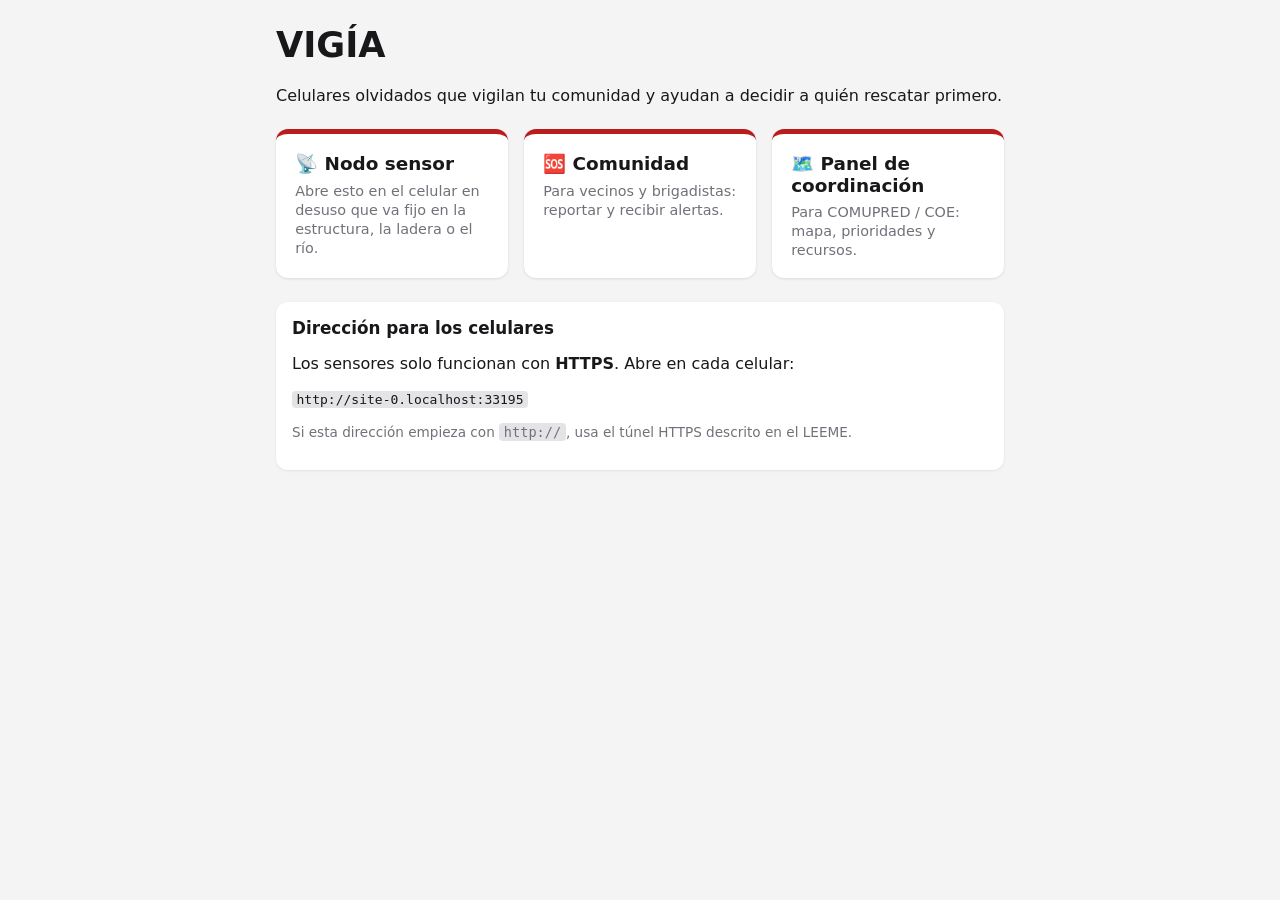
==== static/index.html @ 517fd9fc "VIGÍA: prototipo de red de sensores y priorización post-emergencia Celulares en desuso como nodos se" ====
<!doctype html>
<html lang="es">
<head>
  <meta charset="utf-8">
  <meta name="viewport" content="width=device-width, initial-scale=1">
  <title>VIGÍA</title>
  <link rel="stylesheet" href="/static/estilos.css">
</head>
<body class="pagina-inicio">
  <h1>VIGÍA</h1>
  <p>Celulares olvidados que vigilan tu comunidad y ayudan a decidir a quién rescatar primero.</p>

  <div class="apps">
    <a class="app" href="/nodo"><b>📡 Nodo sensor</b><span>Abre esto en el celular en desuso que va fijo en la estructura, la ladera o el río.</span></a>
    <a class="app" href="/comunidad"><b>🆘 Comunidad</b><span>Para vecinos y brigadistas: reportar y recibir alertas.</span></a>
    <a class="app" href="/panel"><b>🗺️ Panel de coordinación</b><span>Para COMUPRED / COE: mapa, prioridades y recursos.</span></a>
  </div>

  <section class="tarjeta">
    <h2>Dirección para los celulares</h2>
    <p>Los sensores solo funcionan con <b>HTTPS</b>. Abre en cada celular:</p>
    <p><code id="direccion"></code></p>
    <p class="ayuda">Si esta dirección empieza con <code>http://</code>, usa el túnel HTTPS descrito en el LEEME.</p>
  </section>

  <script>
    document.getElementById('direccion').textContent = location.origin;
  </script>
</body>
</html>
---- static/estilos.css ----
/* VIGÍA · estilos compartidos */
:root {
  --rojo: #ef4444;
  --rojo-osc: #b91c1c;
  --amarillo: #facc15;
  --verde: #22c55e;
  --gris: #6b7280;
  --azul: #38bdf8;
  --fondo: #f4f4f5;
  --tarjeta: #ffffff;
  --texto: #18181b;
  --suave: #71717a;
  --borde: #e4e4e7;
  --radio: 12px;
}

* { box-sizing: border-box; }
body { margin: 0; font-family: system-ui, -apple-system, "Segoe UI", Roboto, sans-serif; color: var(--texto); background: var(--fondo); }
h1, h2 { margin: 0 0 .6em; }
h2 { font-size: 1.05rem; }
button, .boton { font: inherit; cursor: pointer; border: 0; border-radius: 10px; padding: .7em 1em; background: var(--texto); color: #fff; text-decoration: none; display: inline-block; text-align: center; }
button:disabled { opacity: .45; cursor: not-allowed; }
button.secundario, .boton.secundario, label.secundario { background: #e4e4e7; color: var(--texto); }
button.grande { width: 100%; font-size: 1.2rem; font-weight: 700; padding: 1em; background: var(--rojo-osc); margin: .8em 0 .5em; }
button.enlace { background: none; color: var(--suave); text-decoration: underline; width: 100%; }
button.peligro { background: var(--rojo-osc); }
.ancho { width: 100%; margin-top: .5em; }
label { display: block; margin: .7em 0; font-size: .92rem; color: var(--suave); }
input, select, textarea { display: block; width: 100%; margin-top: .3em; font: inherit; padding: .65em; border-radius: 8px; border: 1px solid var(--borde); background: #fff; color: var(--texto); }
label.check { display: flex; gap: .5em; align-items: center; }
label.check input { width: auto; margin: 0; }
.fila { display: flex; align-items: center; gap: .6em; flex-wrap: wrap; }
.pastilla { font-size: .8rem; padding: .25em .7em; border-radius: 999px; background: #3f3f46; color: #fff; white-space: nowrap; }
.pastilla.ok { background: #166534; }
.pastilla.mal { background: #7f1d1d; }
.aviso { background: #fef3c7; color: #78350f; padding: .8em; border-radius: 8px; }
.ayuda { font-size: .85rem; color: var(--suave); }
.tarjeta { background: var(--tarjeta); border-radius: var(--radio); padding: 1em; margin: 0 0 1em; box-shadow: 0 1px 3px rgba(0,0,0,.08); }

/* ---------- Inicio ---------- */
.pagina-inicio { max-width: 760px; margin: 0 auto; padding: 1.5em 1em; }
.pagina-inicio h1 { font-size: 2.2rem; }
.apps { display: grid; gap: 1em; grid-template-columns: repeat(auto-fit, minmax(200px, 1fr)); margin: 1.5em 0; }
.app { display: block; background: #fff; border-radius: var(--radio); padding: 1.2em; color: inherit; text-decoration: none; box-shadow: 0 1px 3px rgba(0,0,0,.1); border-top: 5px solid var(--rojo-osc); }
.app:hover { transform: translateY(-2px); }
.app b { font-size: 1.15rem; display: block; margin-bottom: .3em; }
.app span { color: var(--suave); font-size: .9rem; }
code { background: #e4e4e7; padding: .1em .35em; border-radius: 4px; }

/* ---------- Nodo (pantalla negra) ---------- */
.pagina-nodo { background: #000; color: #d4d4d8; min-height: 100vh; }
.pagina-nodo label { color: #a1a1aa; }
.pagina-nodo input, .pagina-nodo select { background: #18181b; color: #f4f4f5; border-color: #3f3f46; }
.pagina-nodo button.secundario { background: #27272a; color: #f4f4f5; }
.pagina-nodo fieldset { border: 1px solid #3f3f46; border-radius: 8px; }
.nodo-config, .nodo-monitor { max-width: 520px; margin: 0 auto; padding: 1.2em 1em; }
.nodo-config h1 small { font-weight: 400; color: #a1a1aa; font-size: 1rem; }
.nodo-titulo { display: flex; justify-content: space-between; align-items: center; gap: .5em; font-size: .9rem; color: #a1a1aa; }
.semaforo { margin: 1.5em auto; width: min(70vw, 260px); aspect-ratio: 1; border-radius: 50%; display: flex; flex-direction: column; align-items: center; justify-content: center; text-align: center; padding: 1em; transition: background .3s; }
.semaforo span { font-size: 1.8rem; font-weight: 800; color: #000; }
.semaforo small { color: #000; font-size: .85rem; margin-top: .4em; }
.semaforo.verde { background: #14532d; }
.semaforo.verde span, .semaforo.verde small { color: #bbf7d0; }
.semaforo.amarillo { background: var(--amarillo); }
.semaforo.rojo { background: var(--rojo); animation: latido 1s infinite; }
@keyframes latido { 50% { box-shadow: 0 0 0 18px rgba(239,68,68,.25); } }
.lecturas { display: grid; grid-template-columns: 1fr auto; gap: .3em 1em; margin: 0 0 1em; font-size: .95rem; }
.lecturas dt { color: #a1a1aa; }
.lecturas dd { margin: 0; text-align: right; font-variant-numeric: tabular-nums; color: #f4f4f5; }
.nodo-indicadores { display: flex; gap: 1em; font-size: .8rem; color: #71717a; flex-wrap: wrap; }
.registro { list-style: none; padding: 0; font-size: .8rem; color: #a1a1aa; min-height: 6em; }
.registro li { padding: .2em 0; border-bottom: 1px solid #18181b; }
.nodo-botones { display: grid; grid-template-columns: 1fr 1fr 1fr; gap: .5em; }
.nodo-botones button { background: #27272a; font-size: .85rem; padding: .7em .4em; }

/* ---------- Comunidad ---------- */
.com-cabecera { position: sticky; top: 0; z-index: 10; display: flex; align-items: center; gap: .5em; padding: .8em 1em; background: var(--rojo-osc); color: #fff; }
.com-cabecera span:first-of-type { flex: 1; opacity: .85; }
.com-cuerpo { max-width: 560px; margin: 0 auto; padding: 1em; }
.grilla-tipos { display: grid; grid-template-columns: 1fr 1fr; gap: .6em; }
.tipo { background: #fff; color: var(--texto); border: 2px solid var(--borde); padding: 1em .5em; font-weight: 600; display: flex; flex-direction: column; align-items: center; gap: .3em; }
.tipo span { font-size: 2rem; }
.tipo-atrapados { border-color: var(--rojo); }
.tipo-atrapados, .tipo-necesidades:last-child { grid-column: span 1; }
.contador { display: flex; align-items: center; gap: 1em; justify-content: center; margin: .3em 0 .8em; }
.contador button { width: 3em; height: 3em; font-size: 1.4rem; padding: 0; border-radius: 50%; }
.contador output { font-size: 2rem; font-weight: 800; min-width: 2em; text-align: center; }
.boton-foto { display: block; text-align: center; padding: .7em; border-radius: 10px; cursor: pointer; }
.vista-foto { max-width: 100%; border-radius: 8px; margin-top: .5em; }
.estado-cola { color: #92400e; font-weight: 600; }
.mis-reportes { list-style: none; padding: 0; margin: 0 0 1em; }
.mis-reportes li { display: flex; justify-content: space-between; gap: .5em; padding: .5em 0; border-bottom: 1px solid var(--borde); flex-wrap: wrap; }
.mis-reportes small { color: var(--suave); }
.alertas-zona { max-width: 560px; margin: 0 auto; padding: 0 1em; }
.alerta-zona { margin-top: .8em; padding: .8em; border-radius: 10px; background: #fef9c3; border-left: 6px solid var(--amarillo); display: grid; gap: .2em; cursor: pointer; }
.alerta-zona.rojo { background: #fee2e2; border-color: var(--rojo); }
.alerta-zona.mia { box-shadow: 0 0 0 3px var(--rojo); }
.alerta-zona small { color: var(--suave); }
.alerta-sismo { position: fixed; inset: 0; z-index: 100; background: var(--rojo-osc); color: #fff; display: flex; flex-direction: column; align-items: center; justify-content: center; text-align: center; padding: 1.5em; animation: parpadeo 1s infinite; }
.alerta-sismo[hidden] { display: none; }
@keyframes parpadeo { 50% { background: #7f1d1d; } }
.alerta-titulo { font-size: 1.6rem; font-weight: 800; }
.alerta-cuenta { font-size: clamp(4rem, 25vw, 9rem); font-weight: 900; line-height: 1; margin: .2em 0; font-variant-numeric: tabular-nums; }
.alerta-texto { font-size: 1.1rem; max-width: 26em; }
.alerta-consejo { margin: 1.2em 0; font-size: 1.3rem; font-weight: 700; }
.alerta-sismo button { background: #fff; color: var(--rojo-osc); font-weight: 700; }

/* ---------- Panel ---------- */
.pagina-panel { --fondo-p: #0f1115; --tarjeta-p: #181b22; --borde-p: #2a2f3a; background: var(--fondo-p); color: #e4e4e7; height: 100vh; display: flex; flex-direction: column; overflow: hidden; }
.panel-cabecera { display: flex; align-items: center; gap: 1em; padding: .6em 1em; border-bottom: 1px solid var(--borde-p); flex-wrap: wrap; }
.marca { font-weight: 800; font-size: 1.2rem; letter-spacing: .05em; }
.marca small { font-weight: 400; color: #a1a1aa; font-size: .8rem; letter-spacing: 0; margin-left: .5em; }
.recursos { display: flex; gap: .4em; flex: 1; flex-wrap: wrap; justify-content: flex-end; }
.recurso { background: var(--tarjeta-p); border: 1px solid var(--borde-p); padding: .25em .6em; border-radius: 8px; font-size: .9rem; font-variant-numeric: tabular-nums; }
.recurso.agotado { border-color: var(--rojo); color: #fca5a5; }
.banner-sismo { background: var(--rojo-osc); padding: .6em 1em; animation: parpadeo 1.2s infinite; }
.llegadas { margin-top: .3em; display: flex; gap: .4em; flex-wrap: wrap; font-size: .9rem; }
.llegada { background: rgba(0,0,0,.3); padding: .15em .5em; border-radius: 6px; }
.llegada.llego { opacity: .6; }
.panel-cuerpo { flex: 1; display: grid; grid-template-columns: 1fr 400px; min-height: 0; }
.mapa { height: 100%; min-height: 300px; background: #1f2430; }
.panel-lateral { overflow-y: auto; padding: 1em; border-left: 1px solid var(--borde-p); }
.panel-lateral h2 small { font-weight: 400; color: #71717a; font-size: .75rem; }
.ranking { list-style: none; padding: 0; margin: 0 0 1.5em; }
.zona { background: var(--tarjeta-p); border: 1px solid var(--borde-p); border-radius: 10px; padding: .7em; margin-bottom: .6em; }
.zona.atendida { opacity: .6; }
.zona-cabecera { display: flex; align-items: center; gap: .5em; cursor: pointer; }
.zona-cabecera b { flex: 1; }
.pos { background: #3f3f46; border-radius: 50%; width: 1.7em; height: 1.7em; display: grid; place-items: center; font-size: .8rem; font-weight: 700; }
.puntaje { font-weight: 800; font-size: 1.2rem; font-variant-numeric: tabular-nums; }
.barra { height: 5px; background: #27272a; border-radius: 3px; margin: .4em 0; overflow: hidden; }
.barra i { display: block; height: 100%; }
.explicacion { list-style: none; padding: 0; margin: .3em 0; font-size: .85rem; color: #d4d4d8; display: grid; gap: .15em; }
.sugeridos, .asignados { font-size: .85rem; color: #a1a1aa; display: flex; flex-wrap: wrap; gap: .3em; align-items: center; margin-top: .3em; }
.asignar { background: #1d4ed8; padding: .35em .6em; font-size: .85rem; }
.asignado { background: #14532d; padding: .2em .4em; border-radius: 6px; color: #bbf7d0; }
.liberar { background: none; padding: 0 .2em; color: #bbf7d0; }
.vacio { color: #71717a; padding: 1em 0; }
.bitacora { list-style: none; padding: 0; margin: 0; font-size: .82rem; display: grid; gap: .3em; }
.bitacora li { color: #a1a1aa; }
.bitacora li.rojo { color: #fca5a5; }
.bitacora li.amarillo { color: #fde68a; }
.bitacora small { color: #52525b; font-variant-numeric: tabular-nums; }
.panel-pie { display: flex; align-items: center; gap: 1em; padding: .6em 1em; border-top: 1px solid var(--borde-p); flex-wrap: wrap; font-size: .9rem; }
.resumen-nodos { flex: 1; min-width: 220px; }
.controles { display: flex; gap: .4em; flex-wrap: wrap; align-items: center; }
.controles button { background: #27272a; padding: .5em .8em; font-size: .85rem; }
.controles button.peligro { background: var(--rojo-osc); }
.controles label { margin: 0; color: #d4d4d8; }
.icono-reporte { font-size: 22px; display: block; text-align: center; filter: drop-shadow(0 1px 2px rgba(0,0,0,.6)); }
.icono-reporte.atendido { opacity: .35; }
.epicentro { font-size: 32px; display: block; animation: pulso 1s infinite; }
@keyframes pulso { 50% { transform: scale(1.3); } }
.popup { min-width: 200px; font-size: .9rem; }
.popup table { margin: .4em 0; font-size: .85rem; }
.popup img { max-width: 220px; border-radius: 6px; margin-top: .4em; display: block; }
.popup button { margin-top: .4em; padding: .35em .7em; font-size: .8rem; }
.etiqueta { display: inline-block; padding: .1em .5em; border-radius: 6px; font-weight: 700; font-size: .8rem; color: #000; margin: .3em 0; }
.etiqueta.verde { background: var(--verde); }
.etiqueta.amarillo { background: var(--amarillo); }
.etiqueta.rojo { background: var(--rojo); color: #fff; }
.etiqueta.caido { background: var(--gris); color: #fff; }

@media (max-width: 860px) {
  .pagina-panel { height: auto; overflow: visible; }
  .panel-cuerpo { grid-template-columns: 1fr; }
  .mapa { height: 55vh; }
  .panel-lateral { border-left: 0; }
}
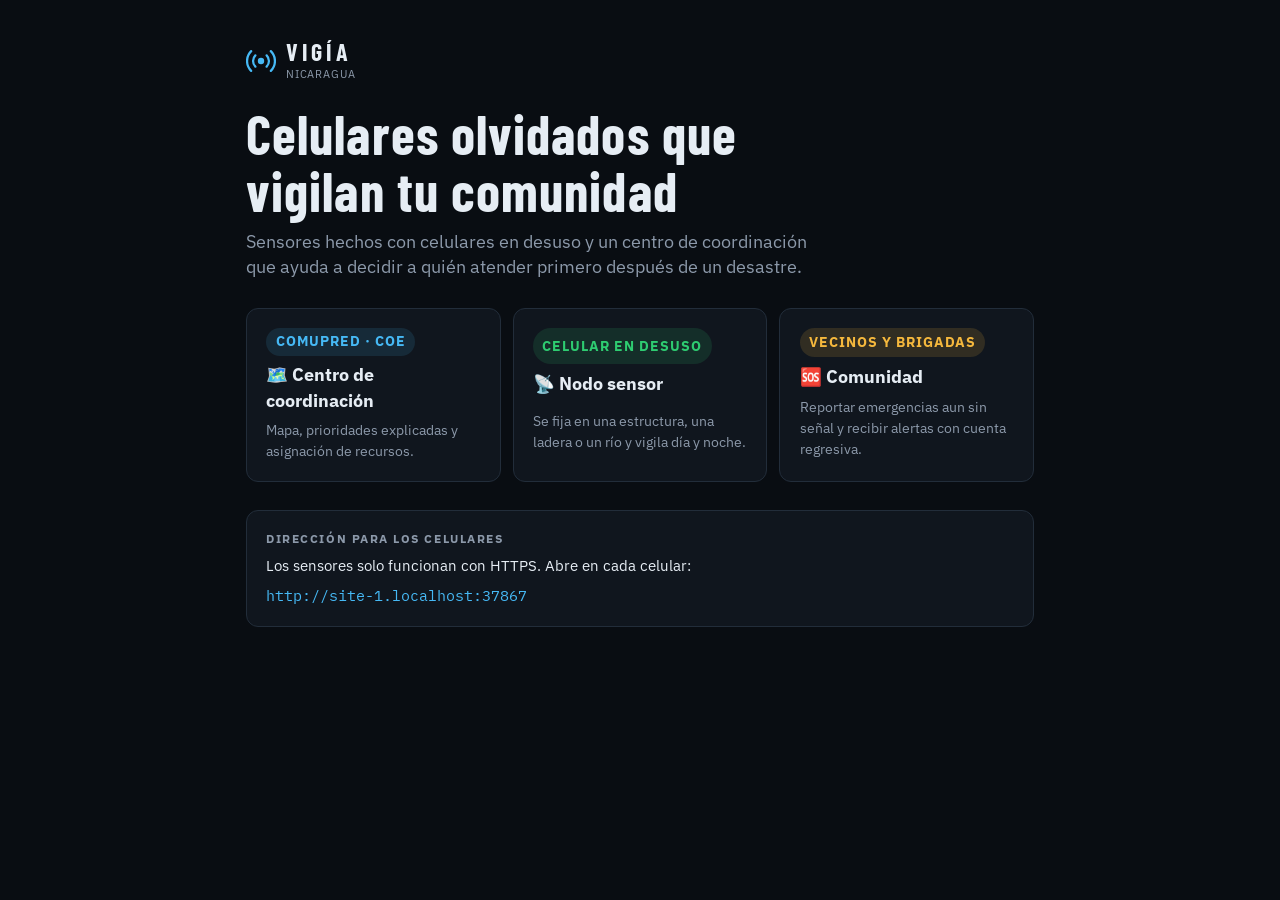
==== commit 217fe31f: "Rediseñar las tres apps con estilo de centro de mando - Sistema visual oscuro compartido (IBM Plex +" ====
--- a/static/index.html
+++ b/static/index.html
@@ -3,26 +3,35 @@
 <head>
   <meta charset="utf-8">
   <meta name="viewport" content="width=device-width, initial-scale=1">
+  <meta name="theme-color" content="#090d12">
   <title>VIGÍA</title>
+  <link rel="preconnect" href="https://fonts.googleapis.com">
+  <link rel="stylesheet" href="https://fonts.googleapis.com/css2?family=Barlow+Condensed:wght@600;700&family=IBM+Plex+Mono:wght@500&family=IBM+Plex+Sans:wght@400;500;600;700&display=swap">
   <link rel="stylesheet" href="/static/estilos.css">
 </head>
-<body class="pagina-inicio">
-  <h1>VIGÍA</h1>
-  <p>Celulares olvidados que vigilan tu comunidad y ayudan a decidir a quién rescatar primero.</p>
+<body>
+  <main class="inicio">
+    <header>
+      <div class="marca">
+        <svg class="logo" viewBox="0 0 32 32" aria-hidden="true"><circle cx="16" cy="16" r="3.4" fill="currentColor"/><path d="M10 10a8.5 8.5 0 0 0 0 12M22 10a8.5 8.5 0 0 1 0 12M5.5 5.5a14.8 14.8 0 0 0 0 21M26.5 5.5a14.8 14.8 0 0 1 0 21" fill="none" stroke="currentColor" stroke-width="2.4" stroke-linecap="round"/></svg>
+        <div><b>VIGÍA</b><span>Nicaragua</span></div>
+      </div>
+      <h1 style="margin-top:1.4rem">Celulares olvidados que vigilan tu comunidad</h1>
+      <p class="lema">Sensores hechos con celulares en desuso y un centro de coordinación que ayuda a decidir a quién atender primero después de un desastre.</p>
+    </header>
 
-  <div class="apps">
-    <a class="app" href="/nodo"><b>📡 Nodo sensor</b><span>Abre esto en el celular en desuso que va fijo en la estructura, la ladera o el río.</span></a>
-    <a class="app" href="/comunidad"><b>🆘 Comunidad</b><span>Para vecinos y brigadistas: reportar y recibir alertas.</span></a>
-    <a class="app" href="/panel"><b>🗺️ Panel de coordinación</b><span>Para COMUPRED / COE: mapa, prioridades y recursos.</span></a>
-  </div>
+    <div class="apps">
+      <a class="app-tarjeta" href="/panel"><span class="etq info">COMUPRED · COE</span><b>🗺️ Centro de coordinación</b><span>Mapa, prioridades explicadas y asignación de recursos.</span></a>
+      <a class="app-tarjeta" href="/nodo"><span class="etq ok">Celular en desuso</span><b>📡 Nodo sensor</b><span>Se fija en una estructura, una ladera o un río y vigila día y noche.</span></a>
+      <a class="app-tarjeta" href="/comunidad"><span class="etq warn">Vecinos y brigadas</span><b>🆘 Comunidad</b><span>Reportar emergencias aun sin señal y recibir alertas con cuenta regresiva.</span></a>
+    </div>
 
-  <section class="tarjeta">
-    <h2>Dirección para los celulares</h2>
-    <p>Los sensores solo funcionan con <b>HTTPS</b>. Abre en cada celular:</p>
-    <p><code id="direccion"></code></p>
-    <p class="ayuda">Si esta dirección empieza con <code>http://</code>, usa el túnel HTTPS descrito en el LEEME.</p>
-  </section>
-
+    <section class="caja">
+      <h2 class="titulo-seccion">Dirección para los celulares</h2>
+      <p>Los sensores solo funcionan con HTTPS. Abre en cada celular:</p>
+      <code id="direccion"></code>
+    </section>
+  </main>
   <script>
     document.getElementById('direccion').textContent = location.origin;
   </script>
--- a/static/estilos.css
+++ b/static/estilos.css
@@ -1,169 +1,362 @@
-/* VIGÍA · estilos compartidos */
+/* VIGÍA · sistema visual "centro de mando".
+   Tema oscuro único a propósito: se lee bien en proyector y de noche.
+   El rojo, ámbar y verde se reservan para estados; el celeste es la marca. */
 :root {
-  --rojo: #ef4444;
-  --rojo-osc: #b91c1c;
-  --amarillo: #facc15;
-  --verde: #22c55e;
-  --gris: #6b7280;
-  --azul: #38bdf8;
-  --fondo: #f4f4f5;
-  --tarjeta: #ffffff;
-  --texto: #18181b;
-  --suave: #71717a;
-  --borde: #e4e4e7;
-  --radio: 12px;
+  color-scheme: dark;
+  --bg: #090d12;
+  --surface: #10161e;
+  --raised: #161e28;
+  --hover: #1d2733;
+  --line: #222d3a;
+  --line-strong: #31404f;
+  --ink: #e6edf4;
+  --ink-soft: #c5cfda;
+  --muted: #8c99aa;
+  --faint: #5d6a7b;
+  --accent: #46b9f5;
+  --accent-bg: rgba(70, 185, 245, .12);
+  --ok: #2ecc71;
+  --ok-bg: rgba(46, 204, 113, .13);
+  --warn: #f5b83d;
+  --warn-bg: rgba(245, 184, 61, .14);
+  --crit: #ff4b4b;
+  --crit-bg: rgba(255, 75, 75, .15);
+  --off: #6b7684;
+  --off-bg: rgba(107, 118, 132, .18);
+  --font: "IBM Plex Sans", system-ui, -apple-system, "Segoe UI", Roboto, sans-serif;
+  --display: "Barlow Condensed", "Arial Narrow", "IBM Plex Sans", sans-serif;
+  --mono: "IBM Plex Mono", ui-monospace, Consolas, monospace;
+  --r: 12px;
+  --r-sm: 8px;
 }
 
 * { box-sizing: border-box; }
-body { margin: 0; font-family: system-ui, -apple-system, "Segoe UI", Roboto, sans-serif; color: var(--texto); background: var(--fondo); }
-h1, h2 { margin: 0 0 .6em; }
-h2 { font-size: 1.05rem; }
-button, .boton { font: inherit; cursor: pointer; border: 0; border-radius: 10px; padding: .7em 1em; background: var(--texto); color: #fff; text-decoration: none; display: inline-block; text-align: center; }
-button:disabled { opacity: .45; cursor: not-allowed; }
-button.secundario, .boton.secundario, label.secundario { background: #e4e4e7; color: var(--texto); }
-button.grande { width: 100%; font-size: 1.2rem; font-weight: 700; padding: 1em; background: var(--rojo-osc); margin: .8em 0 .5em; }
-button.enlace { background: none; color: var(--suave); text-decoration: underline; width: 100%; }
-button.peligro { background: var(--rojo-osc); }
-.ancho { width: 100%; margin-top: .5em; }
-label { display: block; margin: .7em 0; font-size: .92rem; color: var(--suave); }
-input, select, textarea { display: block; width: 100%; margin-top: .3em; font: inherit; padding: .65em; border-radius: 8px; border: 1px solid var(--borde); background: #fff; color: var(--texto); }
-label.check { display: flex; gap: .5em; align-items: center; }
-label.check input { width: auto; margin: 0; }
-.fila { display: flex; align-items: center; gap: .6em; flex-wrap: wrap; }
-.pastilla { font-size: .8rem; padding: .25em .7em; border-radius: 999px; background: #3f3f46; color: #fff; white-space: nowrap; }
-.pastilla.ok { background: #166534; }
-.pastilla.mal { background: #7f1d1d; }
-.aviso { background: #fef3c7; color: #78350f; padding: .8em; border-radius: 8px; }
-.ayuda { font-size: .85rem; color: var(--suave); }
-.tarjeta { background: var(--tarjeta); border-radius: var(--radio); padding: 1em; margin: 0 0 1em; box-shadow: 0 1px 3px rgba(0,0,0,.08); }
+html, body { margin: 0; }
+body { background: var(--bg); color: var(--ink); font: 15px/1.45 var(--font); -webkit-font-smoothing: antialiased; }
+h1, h2, h3 { margin: 0; font-weight: 600; text-wrap: balance; }
+p { margin: 0; }
+button { font: inherit; color: inherit; cursor: pointer; }
+a { color: var(--accent); }
+:focus-visible { outline: 2px solid var(--accent); outline-offset: 2px; }
+[hidden] { display: none !important; }
+.mono { font-family: var(--mono); font-variant-numeric: tabular-nums; }
+
+/* ---------- Componentes comunes ---------- */
+.btn { display: inline-flex; align-items: center; justify-content: center; gap: .45em; border: 1px solid var(--line-strong); background: var(--raised); color: var(--ink); border-radius: var(--r-sm); padding: .6em 1em; font-weight: 600; text-decoration: none; line-height: 1.2; transition: background .15s, border-color .15s, transform .1s; }
+.btn:hover { background: var(--hover); }
+.btn:active { transform: scale(.98); }
+.btn:disabled { opacity: .4; cursor: not-allowed; transform: none; }
+.btn-primario { background: var(--accent); border-color: var(--accent); color: #03111b; }
+.btn-primario:hover { background: #6fcaf8; }
+.btn-peligro { background: var(--crit); border-color: var(--crit); color: #fff; }
+.btn-peligro:hover { background: #ff6767; }
+.btn-ok { background: var(--ok-bg); border-color: transparent; color: var(--ok); }
+.btn-grande { width: 100%; padding: 1em; font-size: 1.05rem; border-radius: var(--r); }
+.btn-pequeno { padding: .38em .7em; font-size: .82rem; }
+.btn-texto { background: none; border: 0; color: var(--accent); font-weight: 600; padding: .4em 0; }
+
+.campo { display: grid; gap: .35em; font-size: .82rem; color: var(--muted); font-weight: 500; }
+input, select, textarea { font: inherit; font-size: 1rem; color: var(--ink); background: var(--bg); border: 1px solid var(--line-strong); border-radius: var(--r-sm); padding: .7em .8em; width: 100%; }
+input::placeholder, textarea::placeholder { color: var(--faint); }
+.check { display: flex; gap: .6em; align-items: center; font-size: .9rem; color: var(--ink-soft); cursor: pointer; }
+.check input { width: auto; accent-color: var(--accent); }
+
+.marca { display: flex; align-items: center; gap: .65em; min-width: 0; }
+.logo { width: 30px; height: 30px; color: var(--accent); flex: none; }
+.marca b { font-family: var(--display); font-weight: 700; font-size: 1.5rem; letter-spacing: .16em; line-height: 1; display: block; }
+.marca span { font-size: .7rem; color: var(--muted); letter-spacing: .08em; text-transform: uppercase; display: block; margin-top: .2em; white-space: nowrap; overflow: hidden; text-overflow: ellipsis; }
+
+.conexion { display: inline-flex; align-items: center; gap: .45em; font-size: .8rem; color: var(--muted); white-space: nowrap; }
+.conexion::before { content: ""; width: 8px; height: 8px; border-radius: 50%; background: var(--off); flex: none; }
+.conexion.ok::before { background: var(--ok); box-shadow: 0 0 0 3px var(--ok-bg); }
+.conexion.mal::before { background: var(--crit); }
+
+.etq { display: inline-flex; align-items: center; gap: .35em; font-size: .7rem; font-weight: 700; letter-spacing: .07em; text-transform: uppercase; padding: .25em .65em; border-radius: 99px; white-space: nowrap; }
+.etq.ok { color: var(--ok); background: var(--ok-bg); }
+.etq.warn { color: var(--warn); background: var(--warn-bg); }
+.etq.crit { color: var(--crit); background: var(--crit-bg); }
+.etq.off { color: var(--muted); background: var(--off-bg); }
+.etq.info { color: var(--accent); background: var(--accent-bg); }
+
+.titulo-seccion { font-size: .74rem; letter-spacing: .13em; text-transform: uppercase; color: var(--muted); font-weight: 700; }
 
 /* ---------- Inicio ---------- */
-.pagina-inicio { max-width: 760px; margin: 0 auto; padding: 1.5em 1em; }
-.pagina-inicio h1 { font-size: 2.2rem; }
-.apps { display: grid; gap: 1em; grid-template-columns: repeat(auto-fit, minmax(200px, 1fr)); margin: 1.5em 0; }
-.app { display: block; background: #fff; border-radius: var(--radio); padding: 1.2em; color: inherit; text-decoration: none; box-shadow: 0 1px 3px rgba(0,0,0,.1); border-top: 5px solid var(--rojo-osc); }
-.app:hover { transform: translateY(-2px); }
-.app b { font-size: 1.15rem; display: block; margin-bottom: .3em; }
-.app span { color: var(--suave); font-size: .9rem; }
-code { background: #e4e4e7; padding: .1em .35em; border-radius: 4px; }
-
-/* ---------- Nodo (pantalla negra) ---------- */
-.pagina-nodo { background: #000; color: #d4d4d8; min-height: 100vh; }
-.pagina-nodo label { color: #a1a1aa; }
-.pagina-nodo input, .pagina-nodo select { background: #18181b; color: #f4f4f5; border-color: #3f3f46; }
-.pagina-nodo button.secundario { background: #27272a; color: #f4f4f5; }
-.pagina-nodo fieldset { border: 1px solid #3f3f46; border-radius: 8px; }
-.nodo-config, .nodo-monitor { max-width: 520px; margin: 0 auto; padding: 1.2em 1em; }
-.nodo-config h1 small { font-weight: 400; color: #a1a1aa; font-size: 1rem; }
-.nodo-titulo { display: flex; justify-content: space-between; align-items: center; gap: .5em; font-size: .9rem; color: #a1a1aa; }
-.semaforo { margin: 1.5em auto; width: min(70vw, 260px); aspect-ratio: 1; border-radius: 50%; display: flex; flex-direction: column; align-items: center; justify-content: center; text-align: center; padding: 1em; transition: background .3s; }
-.semaforo span { font-size: 1.8rem; font-weight: 800; color: #000; }
-.semaforo small { color: #000; font-size: .85rem; margin-top: .4em; }
-.semaforo.verde { background: #14532d; }
-.semaforo.verde span, .semaforo.verde small { color: #bbf7d0; }
-.semaforo.amarillo { background: var(--amarillo); }
-.semaforo.rojo { background: var(--rojo); animation: latido 1s infinite; }
-@keyframes latido { 50% { box-shadow: 0 0 0 18px rgba(239,68,68,.25); } }
-.lecturas { display: grid; grid-template-columns: 1fr auto; gap: .3em 1em; margin: 0 0 1em; font-size: .95rem; }
-.lecturas dt { color: #a1a1aa; }
-.lecturas dd { margin: 0; text-align: right; font-variant-numeric: tabular-nums; color: #f4f4f5; }
-.nodo-indicadores { display: flex; gap: 1em; font-size: .8rem; color: #71717a; flex-wrap: wrap; }
-.registro { list-style: none; padding: 0; font-size: .8rem; color: #a1a1aa; min-height: 6em; }
-.registro li { padding: .2em 0; border-bottom: 1px solid #18181b; }
-.nodo-botones { display: grid; grid-template-columns: 1fr 1fr 1fr; gap: .5em; }
-.nodo-botones button { background: #27272a; font-size: .85rem; padding: .7em .4em; }
-
-/* ---------- Comunidad ---------- */
-.com-cabecera { position: sticky; top: 0; z-index: 10; display: flex; align-items: center; gap: .5em; padding: .8em 1em; background: var(--rojo-osc); color: #fff; }
-.com-cabecera span:first-of-type { flex: 1; opacity: .85; }
-.com-cuerpo { max-width: 560px; margin: 0 auto; padding: 1em; }
-.grilla-tipos { display: grid; grid-template-columns: 1fr 1fr; gap: .6em; }
-.tipo { background: #fff; color: var(--texto); border: 2px solid var(--borde); padding: 1em .5em; font-weight: 600; display: flex; flex-direction: column; align-items: center; gap: .3em; }
-.tipo span { font-size: 2rem; }
-.tipo-atrapados { border-color: var(--rojo); }
-.tipo-atrapados, .tipo-necesidades:last-child { grid-column: span 1; }
-.contador { display: flex; align-items: center; gap: 1em; justify-content: center; margin: .3em 0 .8em; }
-.contador button { width: 3em; height: 3em; font-size: 1.4rem; padding: 0; border-radius: 50%; }
-.contador output { font-size: 2rem; font-weight: 800; min-width: 2em; text-align: center; }
-.boton-foto { display: block; text-align: center; padding: .7em; border-radius: 10px; cursor: pointer; }
-.vista-foto { max-width: 100%; border-radius: 8px; margin-top: .5em; }
-.estado-cola { color: #92400e; font-weight: 600; }
-.mis-reportes { list-style: none; padding: 0; margin: 0 0 1em; }
-.mis-reportes li { display: flex; justify-content: space-between; gap: .5em; padding: .5em 0; border-bottom: 1px solid var(--borde); flex-wrap: wrap; }
-.mis-reportes small { color: var(--suave); }
-.alertas-zona { max-width: 560px; margin: 0 auto; padding: 0 1em; }
-.alerta-zona { margin-top: .8em; padding: .8em; border-radius: 10px; background: #fef9c3; border-left: 6px solid var(--amarillo); display: grid; gap: .2em; cursor: pointer; }
-.alerta-zona.rojo { background: #fee2e2; border-color: var(--rojo); }
-.alerta-zona.mia { box-shadow: 0 0 0 3px var(--rojo); }
-.alerta-zona small { color: var(--suave); }
-.alerta-sismo { position: fixed; inset: 0; z-index: 100; background: var(--rojo-osc); color: #fff; display: flex; flex-direction: column; align-items: center; justify-content: center; text-align: center; padding: 1.5em; animation: parpadeo 1s infinite; }
-.alerta-sismo[hidden] { display: none; }
-@keyframes parpadeo { 50% { background: #7f1d1d; } }
-.alerta-titulo { font-size: 1.6rem; font-weight: 800; }
-.alerta-cuenta { font-size: clamp(4rem, 25vw, 9rem); font-weight: 900; line-height: 1; margin: .2em 0; font-variant-numeric: tabular-nums; }
-.alerta-texto { font-size: 1.1rem; max-width: 26em; }
-.alerta-consejo { margin: 1.2em 0; font-size: 1.3rem; font-weight: 700; }
-.alerta-sismo button { background: #fff; color: var(--rojo-osc); font-weight: 700; }
-
-/* ---------- Panel ---------- */
-.pagina-panel { --fondo-p: #0f1115; --tarjeta-p: #181b22; --borde-p: #2a2f3a; background: var(--fondo-p); color: #e4e4e7; height: 100vh; display: flex; flex-direction: column; overflow: hidden; }
-.panel-cabecera { display: flex; align-items: center; gap: 1em; padding: .6em 1em; border-bottom: 1px solid var(--borde-p); flex-wrap: wrap; }
-.marca { font-weight: 800; font-size: 1.2rem; letter-spacing: .05em; }
-.marca small { font-weight: 400; color: #a1a1aa; font-size: .8rem; letter-spacing: 0; margin-left: .5em; }
-.recursos { display: flex; gap: .4em; flex: 1; flex-wrap: wrap; justify-content: flex-end; }
-.recurso { background: var(--tarjeta-p); border: 1px solid var(--borde-p); padding: .25em .6em; border-radius: 8px; font-size: .9rem; font-variant-numeric: tabular-nums; }
-.recurso.agotado { border-color: var(--rojo); color: #fca5a5; }
-.banner-sismo { background: var(--rojo-osc); padding: .6em 1em; animation: parpadeo 1.2s infinite; }
-.llegadas { margin-top: .3em; display: flex; gap: .4em; flex-wrap: wrap; font-size: .9rem; }
-.llegada { background: rgba(0,0,0,.3); padding: .15em .5em; border-radius: 6px; }
-.llegada.llego { opacity: .6; }
-.panel-cuerpo { flex: 1; display: grid; grid-template-columns: 1fr 400px; min-height: 0; }
-.mapa { height: 100%; min-height: 300px; background: #1f2430; }
-.panel-lateral { overflow-y: auto; padding: 1em; border-left: 1px solid var(--borde-p); }
-.panel-lateral h2 small { font-weight: 400; color: #71717a; font-size: .75rem; }
-.ranking { list-style: none; padding: 0; margin: 0 0 1.5em; }
-.zona { background: var(--tarjeta-p); border: 1px solid var(--borde-p); border-radius: 10px; padding: .7em; margin-bottom: .6em; }
+.inicio { max-width: 820px; margin: 0 auto; padding: 40px 16px 64px; display: grid; gap: 28px; }
+.inicio h1 { font-family: var(--display); font-size: clamp(2.2rem, 7vw, 3.4rem); font-weight: 700; letter-spacing: .02em; line-height: 1.05; }
+.inicio .lema { color: var(--muted); font-size: 1.1rem; max-width: 52ch; margin-top: .6rem; }
+.apps { display: grid; gap: 12px; grid-template-columns: repeat(auto-fit, minmax(220px, 1fr)); }
+.app-tarjeta { display: grid; gap: .4rem; background: var(--surface); border: 1px solid var(--line); border-radius: var(--r); padding: 1.2rem; color: inherit; text-decoration: none; transition: border-color .15s, background .15s; }
+.app-tarjeta:hover { border-color: var(--accent); background: var(--raised); }
+.app-tarjeta b { font-size: 1.1rem; }
+.app-tarjeta span { color: var(--muted); font-size: .9rem; }
+.app-tarjeta .etq { justify-self: start; }
+.caja { background: var(--surface); border: 1px solid var(--line); border-radius: var(--r); padding: 1.2rem; display: grid; gap: .5rem; }
+.caja code { font-family: var(--mono); color: var(--accent); overflow-wrap: anywhere; }
+
+/* ---------- Panel de coordinación ---------- */
+.panel { height: 100vh; height: 100dvh; display: flex; flex-direction: column; overflow: hidden; }
+.barra { position: relative; display: flex; align-items: center; gap: 1rem; padding: .65rem 1rem; border-bottom: 1px solid var(--line); background: var(--surface); flex-wrap: wrap; z-index: 1100; }
+.estado-general { display: inline-flex; align-items: center; gap: .5em; font-weight: 700; font-size: .8rem; letter-spacing: .08em; text-transform: uppercase; padding: .45em .9em; border-radius: 99px; }
+.estado-general::before { content: ""; width: 8px; height: 8px; border-radius: 50%; background: currentColor; }
+.estado-general.ok { color: var(--ok); background: var(--ok-bg); }
+.estado-general.warn { color: var(--warn); background: var(--warn-bg); }
+.estado-general.crit { color: #fff; background: var(--crit); animation: pulso-fondo 1.2s infinite; }
+@keyframes pulso-fondo { 50% { background: #c62f2f; } }
+.barra-der { margin-left: auto; display: flex; align-items: center; gap: 1rem; }
+.reloj { font-size: .95rem; color: var(--muted); }
+.simulacion { position: absolute; right: 1rem; top: calc(100% + 8px); width: min(360px, calc(100vw - 2rem)); background: var(--raised); border: 1px solid var(--line-strong); border-radius: var(--r); padding: 1rem; display: grid; gap: .55rem; box-shadow: 0 20px 50px rgba(0, 0, 0, .55); }
+.simulacion p { font-size: .8rem; color: var(--muted); }
+.simulacion .btn { justify-content: flex-start; width: 100%; }
+.simulacion hr { border: 0; border-top: 1px solid var(--line); margin: .3rem 0; width: 100%; }
+
+.kpis { display: grid; grid-template-columns: repeat(5, minmax(0, 1fr)); border-bottom: 1px solid var(--line); background: var(--surface); }
+.kpi { padding: .7rem 1rem .75rem; border-right: 1px solid var(--line); display: grid; gap: .05rem; min-width: 0; }
+.kpi:last-child { border-right: 0; }
+.kpi-et { font-size: .68rem; text-transform: uppercase; letter-spacing: .1em; color: var(--muted); font-weight: 700; }
+.kpi b { font-family: var(--display); font-size: 2rem; font-weight: 600; line-height: 1.05; font-variant-numeric: tabular-nums; }
+.kpi small { font-size: .74rem; color: var(--faint); white-space: nowrap; overflow: hidden; text-overflow: ellipsis; }
+.kpi.crit b { color: var(--crit); }
+.kpi.warn b { color: var(--warn); }
+.kpi.ok b { color: var(--ok); }
+
+.sismo { background: linear-gradient(90deg, rgba(255, 75, 75, .26), rgba(255, 75, 75, .07)); border-bottom: 1px solid rgba(255, 75, 75, .5); padding: .7rem 1rem; display: grid; grid-template-columns: auto minmax(0, 1fr); gap: .5rem 1.2rem; align-items: center; }
+.sismo-titulo { display: grid; gap: .1rem; }
+.sismo-titulo b { font-family: var(--display); font-size: 1.5rem; letter-spacing: .06em; color: #fff; line-height: 1; }
+.sismo-titulo span { font-size: .78rem; color: #ffc9c9; }
+.sismo-datos { display: flex; flex-wrap: wrap; gap: .4rem 1.4rem; font-size: .85rem; color: var(--ink-soft); }
+.sismo-datos b { color: #fff; font-family: var(--mono); font-weight: 500; }
+.sismo-datos .error-real b { color: var(--warn); }
+.llegadas { grid-column: 1 / -1; display: flex; gap: .4rem; flex-wrap: wrap; align-items: center; font-size: .82rem; color: #ffc9c9; }
+.llegada { background: rgba(0, 0, 0, .35); border: 1px solid rgba(255, 255, 255, .08); padding: .2em .6em; border-radius: 6px; color: #fff; }
+.llegada b { font-family: var(--mono); font-weight: 500; color: var(--warn); }
+.llegada.llego { opacity: .5; }
+
+.cuerpo { flex: 1; min-height: 0; display: grid; grid-template-columns: minmax(0, 1fr) 420px; }
+.mapa-cont { position: relative; min-height: 0; }
+.mapa { position: absolute; inset: 0; }
+.leyenda { position: absolute; left: 12px; bottom: 26px; z-index: 500; background: rgba(16, 22, 30, .93); border: 1px solid var(--line); border-radius: var(--r); padding: .65rem .8rem; font-size: .75rem; display: grid; gap: .3rem; color: var(--ink-soft); max-width: calc(100% - 24px); }
+.leyenda b { font-size: .66rem; letter-spacing: .1em; text-transform: uppercase; color: var(--muted); }
+.leyenda span { display: flex; align-items: center; gap: .5em; }
+.punto { width: 11px; height: 11px; border-radius: 50%; display: inline-block; border: 2px solid #fff; flex: none; }
+.punto.real { border-color: var(--accent); width: 13px; height: 13px; }
+.linea-p, .linea-s { width: 18px; height: 0; display: inline-block; flex: none; }
+.linea-p { border-top: 2px dashed var(--accent); }
+.linea-s { border-top: 3px solid var(--crit); }
+
+.lateral { border-left: 1px solid var(--line); overflow-y: auto; background: var(--surface); }
+.bloque { padding: 1rem; border-bottom: 1px solid var(--line); display: grid; gap: .8rem; }
+.bloque-cab { display: flex; align-items: baseline; justify-content: space-between; gap: .5rem; }
+.nota { font-size: .74rem; color: var(--faint); }
+
+.ranking { list-style: none; margin: 0; padding: 0; display: grid; gap: .6rem; }
+.zona { background: var(--raised); border: 1px solid var(--line); border-radius: var(--r); padding: .85rem .9rem; display: grid; gap: .6rem; }
+.zona.primero { border-color: rgba(255, 75, 75, .55); background: linear-gradient(180deg, rgba(255, 75, 75, .1), var(--raised) 70%); }
 .zona.atendida { opacity: .6; }
-.zona-cabecera { display: flex; align-items: center; gap: .5em; cursor: pointer; }
-.zona-cabecera b { flex: 1; }
-.pos { background: #3f3f46; border-radius: 50%; width: 1.7em; height: 1.7em; display: grid; place-items: center; font-size: .8rem; font-weight: 700; }
-.puntaje { font-weight: 800; font-size: 1.2rem; font-variant-numeric: tabular-nums; }
-.barra { height: 5px; background: #27272a; border-radius: 3px; margin: .4em 0; overflow: hidden; }
-.barra i { display: block; height: 100%; }
-.explicacion { list-style: none; padding: 0; margin: .3em 0; font-size: .85rem; color: #d4d4d8; display: grid; gap: .15em; }
-.sugeridos, .asignados { font-size: .85rem; color: #a1a1aa; display: flex; flex-wrap: wrap; gap: .3em; align-items: center; margin-top: .3em; }
-.asignar { background: #1d4ed8; padding: .35em .6em; font-size: .85rem; }
-.asignado { background: #14532d; padding: .2em .4em; border-radius: 6px; color: #bbf7d0; }
-.liberar { background: none; padding: 0 .2em; color: #bbf7d0; }
-.vacio { color: #71717a; padding: 1em 0; }
-.bitacora { list-style: none; padding: 0; margin: 0; font-size: .82rem; display: grid; gap: .3em; }
-.bitacora li { color: #a1a1aa; }
-.bitacora li.rojo { color: #fca5a5; }
-.bitacora li.amarillo { color: #fde68a; }
-.bitacora small { color: #52525b; font-variant-numeric: tabular-nums; }
-.panel-pie { display: flex; align-items: center; gap: 1em; padding: .6em 1em; border-top: 1px solid var(--borde-p); flex-wrap: wrap; font-size: .9rem; }
-.resumen-nodos { flex: 1; min-width: 220px; }
-.controles { display: flex; gap: .4em; flex-wrap: wrap; align-items: center; }
-.controles button { background: #27272a; padding: .5em .8em; font-size: .85rem; }
-.controles button.peligro { background: var(--rojo-osc); }
-.controles label { margin: 0; color: #d4d4d8; }
-.icono-reporte { font-size: 22px; display: block; text-align: center; filter: drop-shadow(0 1px 2px rgba(0,0,0,.6)); }
-.icono-reporte.atendido { opacity: .35; }
-.epicentro { font-size: 32px; display: block; animation: pulso 1s infinite; }
-@keyframes pulso { 50% { transform: scale(1.3); } }
-.popup { min-width: 200px; font-size: .9rem; }
-.popup table { margin: .4em 0; font-size: .85rem; }
-.popup img { max-width: 220px; border-radius: 6px; margin-top: .4em; display: block; }
-.popup button { margin-top: .4em; padding: .35em .7em; font-size: .8rem; }
-.etiqueta { display: inline-block; padding: .1em .5em; border-radius: 6px; font-weight: 700; font-size: .8rem; color: #000; margin: .3em 0; }
-.etiqueta.verde { background: var(--verde); }
-.etiqueta.amarillo { background: var(--amarillo); }
-.etiqueta.rojo { background: var(--rojo); color: #fff; }
-.etiqueta.caido { background: var(--gris); color: #fff; }
-
+.zona-cab { display: grid; grid-template-columns: auto minmax(0, 1fr) auto; gap: .7rem; align-items: center; cursor: pointer; }
+.pos { width: 2rem; height: 2rem; display: grid; place-items: center; border-radius: 50%; background: var(--bg); border: 1px solid var(--line-strong); font-family: var(--display); font-size: 1.1rem; font-weight: 700; }
+.zona.primero .pos { background: var(--crit); border-color: var(--crit); color: #fff; }
+.zona-nombre { min-width: 0; display: grid; gap: .25rem; justify-items: start; }
+.zona-nombre b { font-size: 1.05rem; }
+.puntaje { text-align: right; }
+.puntaje b { font-family: var(--display); font-size: 1.7rem; font-weight: 600; line-height: 1; display: block; font-variant-numeric: tabular-nums; }
+.puntaje small { font-size: .62rem; color: var(--faint); text-transform: uppercase; letter-spacing: .1em; }
+.barra-p { height: 4px; background: var(--bg); border-radius: 2px; overflow: hidden; }
+.barra-p i { display: block; height: 100%; border-radius: 2px; }
+.razones { list-style: none; margin: 0; padding: 0; display: grid; gap: .3rem; font-size: .86rem; color: var(--ink-soft); }
+.mas-razones summary { cursor: pointer; color: var(--accent); font-size: .8rem; font-weight: 600; list-style: none; }
+.mas-razones summary::-webkit-details-marker { display: none; }
+.mas-razones .razones { margin-top: .3rem; }
+.acciones-zona { display: flex; flex-wrap: wrap; gap: .4rem; }
+.acciones-zona .btn small { font-weight: 500; opacity: .8; }
+.en-camino { display: flex; flex-wrap: wrap; gap: .35rem; font-size: .78rem; color: var(--muted); align-items: center; }
+.vacio { color: var(--muted); padding: 1.2rem; text-align: center; border: 1px dashed var(--line-strong); border-radius: var(--r); list-style: none; }
+
+.recursos { display: grid; gap: .7rem; }
+.recurso { display: grid; grid-template-columns: 1.6rem minmax(0, 1fr) auto; gap: .3rem .6rem; align-items: center; font-size: .88rem; }
+.recurso-num { font-family: var(--mono); color: var(--muted); font-size: .82rem; }
+.recurso-barra { grid-column: 2 / 4; display: flex; gap: 3px; }
+.recurso-barra i { flex: 1; height: 5px; border-radius: 2px; background: var(--ok); }
+.recurso-barra i.usado { background: var(--warn); }
+.unidades { grid-column: 2 / 4; display: flex; flex-wrap: wrap; gap: .3rem; }
+.unidad { font-size: .74rem; background: var(--bg); border: 1px solid var(--line); border-radius: 99px; padding: .15em .25em .15em .65em; display: inline-flex; align-items: center; gap: .3em; color: var(--ink-soft); }
+.unidad button { background: none; border: 0; color: var(--accent); font-size: .72rem; font-weight: 700; padding: .15em .45em; }
+
+.bitacora-cont summary { cursor: pointer; list-style: none; }
+.bitacora-cont summary::-webkit-details-marker { display: none; }
+.bitacora { list-style: none; margin: 0; padding: 0; font-size: .8rem; display: grid; gap: .35rem; max-height: 320px; overflow-y: auto; }
+.bitacora li { color: var(--muted); display: grid; grid-template-columns: auto 1fr; gap: .6rem; }
+.bitacora li.rojo { color: #ff9b9b; }
+.bitacora li.amarillo { color: #ffd98a; }
+.bitacora time { color: var(--faint); font-family: var(--mono); font-size: .72rem; padding-top: .1em; }
+
+/* Mapa (Leaflet) */
+.leaflet-container { background: #0b1016; font: inherit; }
+.leaflet-popup-content-wrapper, .leaflet-popup-tip { background: var(--raised); color: var(--ink); border: 1px solid var(--line-strong); box-shadow: 0 10px 30px rgba(0, 0, 0, .5); }
+.leaflet-popup-content { margin: .8rem .9rem; }
+.leaflet-container a.leaflet-popup-close-button { color: var(--muted); }
+.leaflet-bar a, .leaflet-bar a:hover { background: var(--raised); color: var(--ink); border-color: var(--line); }
+.leaflet-control-attribution { background: rgba(9, 13, 18, .75) !important; color: var(--faint) !important; }
+.leaflet-control-attribution a { color: var(--muted) !important; }
+.leaflet-tooltip { background: var(--raised); color: var(--ink); border: 1px solid var(--line-strong); box-shadow: none; }
+.leaflet-tooltip-top::before { border-top-color: var(--line-strong); }
+.popup { min-width: 210px; display: grid; gap: .35rem; font-size: .85rem; }
+.popup b { font-size: .95rem; }
+.popup table { border-collapse: collapse; font-size: .8rem; }
+.popup td { padding: .1rem .6rem .1rem 0; color: var(--muted); }
+.popup td + td { color: var(--ink); font-family: var(--mono); }
+.popup img { max-width: 230px; border-radius: 6px; display: block; }
+.popup small { color: var(--faint); }
+.marcador-reporte { width: 30px; height: 30px; border-radius: 9px; background: var(--raised); border: 2px solid var(--warn); display: grid; place-items: center; font-size: 15px; box-shadow: 0 3px 8px rgba(0, 0, 0, .55); }
+.marcador-reporte.grave { border-color: var(--crit); }
+.marcador-reporte.atendido { opacity: .35; border-color: var(--off); }
+.teselas-oscuras { filter: invert(1) hue-rotate(180deg) brightness(.82) contrast(.92) saturate(.55); }
+.epicentro { position: relative; display: block; width: 36px; height: 36px; }
+.epicentro::before { content: ""; position: absolute; inset: 11px; border-radius: 50%; background: var(--crit); border: 2px solid #fff; box-shadow: 0 0 12px rgba(255, 75, 75, .9); }
+.epicentro::after { content: ""; position: absolute; inset: 0; border-radius: 50%; border: 2px solid var(--crit); animation: onda-epicentro 1.4s ease-out infinite; }
+@keyframes onda-epicentro { from { transform: scale(.35); opacity: 1; } to { transform: scale(1.4); opacity: 0; } }
+@keyframes pulso { 50% { transform: scale(1.12); } }
+.epicentro-real { display: block; text-align: center; font-size: 22px; font-weight: 900; color: var(--warn); text-shadow: 0 0 3px #000, 0 0 6px #000; }
+
+@media (max-width: 1150px) {
+  .cuerpo { grid-template-columns: minmax(0, 1fr) 360px; }
+  .kpi b { font-size: 1.6rem; }
+}
 @media (max-width: 860px) {
-  .pagina-panel { height: auto; overflow: visible; }
-  .panel-cuerpo { grid-template-columns: 1fr; }
-  .mapa { height: 55vh; }
-  .panel-lateral { border-left: 0; }
+  .panel { height: auto; overflow: visible; }
+  .barra-der .reloj { display: none; }
+  .kpis { grid-template-columns: repeat(2, minmax(0, 1fr)); }
+  .kpi { border-bottom: 1px solid var(--line); }
+  .kpi:nth-child(2n) { border-right: 0; }
+  .kpi:last-child { grid-column: 1 / -1; }
+  .cuerpo { grid-template-columns: 1fr; }
+  .mapa-cont { height: 58vh; }
+  .lateral { border-left: 0; overflow: visible; }
+  .sismo { grid-template-columns: 1fr; }
+  .leyenda { display: none; }
 }
+
+/* ---------- Apps de celular (comunidad y nodo) ---------- */
+.movil { max-width: 560px; margin: 0 auto; padding: 0 16px 48px; display: grid; gap: 16px; }
+.barra-movil { position: sticky; top: 0; display: flex; align-items: center; justify-content: space-between; gap: .8rem; padding: .7rem 16px; background: rgba(16, 22, 30, .96); border-bottom: 1px solid var(--line); z-index: 50; backdrop-filter: blur(6px); }
+.tarjeta { background: var(--surface); border: 1px solid var(--line); border-radius: var(--r); padding: 1rem; display: grid; gap: .8rem; }
+
+/* Comunidad */
+.estado-alertas { display: grid; grid-template-columns: auto minmax(0, 1fr); gap: .3rem .9rem; align-items: center; border-radius: var(--r); padding: 1rem; border: 1px solid; }
+.estado-alertas.inactiva { background: var(--warn-bg); border-color: rgba(245, 184, 61, .45); }
+.estado-alertas.activa { background: var(--ok-bg); border-color: rgba(46, 204, 113, .4); }
+.estado-alertas .icono { font-size: 1.7rem; grid-row: span 2; }
+.estado-alertas b { font-size: 1rem; }
+.estado-alertas p { font-size: .85rem; color: var(--ink-soft); }
+.estado-alertas .acciones { grid-column: 1 / -1; display: flex; gap: .6rem; align-items: center; flex-wrap: wrap; margin-top: .4rem; }
+.estado-alertas.activa .acciones .btn-primario { display: none; }
+
+.saludo h1 { font-family: var(--display); font-size: 2rem; font-weight: 700; letter-spacing: .01em; line-height: 1.05; }
+.saludo p { color: var(--muted); font-size: .92rem; margin-top: .3rem; }
+.tipos { display: grid; grid-template-columns: 1fr 1fr; gap: .6rem; }
+.tipo { display: grid; justify-items: start; gap: .55rem; text-align: left; padding: .9rem; border-radius: var(--r); background: var(--surface); border: 1px solid var(--line); color: var(--ink); min-height: 96px; transition: border-color .15s, background .15s; }
+.tipo:hover { background: var(--raised); border-color: var(--line-strong); }
+.tipo-ico { width: 40px; height: 40px; border-radius: 10px; display: grid; place-items: center; font-size: 1.35rem; background: var(--raised); }
+.tipo-nom { font-weight: 600; font-size: .95rem; line-height: 1.2; }
+.tipo.grave { border-color: rgba(255, 75, 75, .45); }
+.tipo.grave .tipo-ico { background: var(--crit-bg); }
+.tipo-atrapados { grid-column: 1 / -1; grid-template-columns: auto 1fr; align-items: center; min-height: 0; background: linear-gradient(90deg, rgba(255, 75, 75, .18), var(--surface)); }
+.tipo-atrapados .tipo-nom { font-size: 1.1rem; }
+
+.hoja { background: var(--surface); border: 1px solid var(--line-strong); border-radius: var(--r); padding: 1.1rem; display: grid; gap: 1rem; }
+.hoja-cab { display: flex; align-items: center; justify-content: space-between; gap: .6rem; }
+.hoja-cab h2 { font-size: 1.2rem; }
+.contador { display: grid; grid-template-columns: 56px 1fr 56px; align-items: center; background: var(--bg); border: 1px solid var(--line-strong); border-radius: var(--r); overflow: hidden; }
+.contador button { height: 56px; border: 0; background: var(--raised); font-size: 1.6rem; color: var(--ink); }
+.contador output { text-align: center; font-family: var(--display); font-size: 2.1rem; font-weight: 600; font-variant-numeric: tabular-nums; }
+.lugares { display: flex; flex-wrap: wrap; gap: .4rem; }
+.lugares label { cursor: pointer; }
+.lugares input { position: absolute; opacity: 0; width: 1px; height: 1px; }
+.lugares span { display: inline-block; padding: .5em .9em; border-radius: 99px; border: 1px solid var(--line-strong); font-size: .88rem; color: var(--ink-soft); }
+.lugares input:checked + span { background: var(--accent-bg); border-color: var(--accent); color: var(--accent); font-weight: 600; }
+.lugares input:focus-visible + span { outline: 2px solid var(--accent); outline-offset: 2px; }
+.foto { display: flex; align-items: center; gap: .8rem; }
+.vista-foto { width: 72px; height: 72px; object-fit: cover; border-radius: 8px; border: 1px solid var(--line-strong); }
+.envio { display: grid; gap: .5rem; }
+.estado-cola { color: var(--warn); font-weight: 600; font-size: .9rem; }
+.mis-reportes { list-style: none; margin: 0; padding: 0; display: grid; gap: .1rem; }
+.mis-reportes li { display: grid; grid-template-columns: minmax(0, 1fr) auto; gap: .15rem .6rem; align-items: center; padding: .6rem 0; border-bottom: 1px solid var(--line); }
+.mis-reportes li:last-child { border-bottom: 0; }
+.mis-reportes small { color: var(--faint); font-size: .78rem; }
+.mis-reportes .etq { grid-row: span 2; }
+.ajustes { background: var(--surface); border: 1px solid var(--line); border-radius: var(--r); }
+.ajustes summary { padding: .9rem 1rem; cursor: pointer; display: flex; justify-content: space-between; gap: .6rem; font-weight: 600; list-style: none; }
+.ajustes summary::-webkit-details-marker { display: none; }
+.ajustes summary span { color: var(--muted); font-weight: 500; font-size: .88rem; }
+.ajustes .contenido { padding: 0 1rem 1rem; display: grid; gap: .8rem; }
+.ayuda { font-size: .8rem; color: var(--faint); }
+
+.alertas-zona { display: grid; gap: .5rem; }
+.alerta-zona { display: grid; gap: .2rem; padding: .85rem 1rem; border-radius: var(--r); background: var(--warn-bg); border: 1px solid rgba(245, 184, 61, .4); cursor: pointer; font-size: .9rem; }
+.alerta-zona.rojo { background: var(--crit-bg); border-color: rgba(255, 75, 75, .55); }
+.alerta-zona.mia { box-shadow: 0 0 0 2px var(--crit); }
+.alerta-zona small { color: var(--muted); }
+
+.alerta { position: fixed; inset: 0; z-index: 100; background: #2a0606; color: #fff; display: flex; flex-direction: column; align-items: center; justify-content: center; gap: 1.1rem; text-align: center; padding: 1.5rem; animation: alerta-fondo 1s infinite; }
+@keyframes alerta-fondo { 50% { background: #5c0b0b; } }
+.alerta-titulo { font-family: var(--display); font-size: 2rem; font-weight: 700; letter-spacing: .08em; }
+.anillo { position: relative; width: min(64vw, 260px); aspect-ratio: 1; max-width: 100%; }
+.anillo svg { width: 100%; height: 100%; transform: rotate(-90deg); }
+.anillo circle { fill: none; stroke-width: 9; }
+.anillo .fondo { stroke: rgba(255, 255, 255, .15); }
+.anillo .avance { stroke: #fff; stroke-linecap: round; transition: stroke-dashoffset .1s linear; }
+.anillo-num { position: absolute; inset: 0; display: grid; place-items: center; align-content: center; }
+.anillo-num b { font-family: var(--display); font-size: clamp(3.5rem, 18vw, 5.5rem); line-height: .9; font-variant-numeric: tabular-nums; }
+.anillo-num span { font-size: .85rem; letter-spacing: .12em; text-transform: uppercase; opacity: .8; }
+.alerta { overflow-y: auto; }
+.alerta > * { max-width: 100%; }
+.alerta-texto { font-size: 1.05rem; width: min(26em, 100%); color: #ffd6d6; }
+.consejos { display: flex; gap: .6rem; flex-wrap: wrap; justify-content: center; }
+.consejos span { background: rgba(0, 0, 0, .3); border: 1px solid rgba(255, 255, 255, .15); padding: .5em .9em; border-radius: 99px; font-weight: 600; }
+.alerta .btn { background: #fff; color: #5c0b0b; border-color: #fff; }
+.alerta .alerta-sonido { font-size: 1.1rem; padding: .9em 1.4em; animation: pulso 1s infinite; }
+
+/* Nodo */
+.nodo { min-height: 100vh; }
+.modos { display: grid; gap: .5rem; }
+.modo { position: relative; display: grid; grid-template-columns: auto minmax(0, 1fr); gap: .1rem .8rem; align-items: center; padding: .85rem .9rem; border-radius: var(--r); border: 1px solid var(--line-strong); background: var(--bg); cursor: pointer; }
+.modo input { position: absolute; opacity: 0; width: 1px; height: 1px; }
+.modo .ico { grid-row: span 2; font-size: 1.6rem; width: 44px; height: 44px; border-radius: 10px; display: grid; place-items: center; background: var(--raised); }
+.modo b { font-size: 1rem; }
+.modo small { color: var(--muted); font-size: .82rem; }
+.modo:has(input:checked) { border-color: var(--accent); background: var(--accent-bg); }
+.modo:has(input:focus-visible) { outline: 2px solid var(--accent); outline-offset: 2px; }
+.fila { display: flex; align-items: center; gap: .6rem; flex-wrap: wrap; }
+.dos-col { display: grid; grid-template-columns: 1fr 1fr; gap: .7rem; }
+.aviso { background: var(--warn-bg); color: var(--warn); border: 1px solid rgba(245, 184, 61, .4); padding: .8rem .9rem; border-radius: var(--r-sm); font-size: .9rem; }
+
+.monitor { padding-top: 16px; }
+.monitor-cab { display: flex; justify-content: space-between; align-items: center; gap: .6rem; }
+.monitor-cab b { display: block; font-size: 1.05rem; }
+.monitor-cab span#txt-modo { font-size: .8rem; color: var(--muted); }
+.estado-nodo { display: grid; grid-template-columns: auto minmax(0, 1fr); gap: 1rem; align-items: center; padding: 1.1rem; border-radius: var(--r); border: 1px solid var(--line); background: var(--surface); }
+.foco { width: 76px; height: 76px; border-radius: 50%; background: var(--ok); box-shadow: 0 0 0 8px var(--ok-bg), 0 0 30px rgba(46, 204, 113, .35); transition: background .3s, box-shadow .3s; }
+.estado-nodo.amarillo .foco { background: var(--warn); box-shadow: 0 0 0 8px var(--warn-bg), 0 0 30px rgba(245, 184, 61, .4); }
+.estado-nodo.rojo { border-color: rgba(255, 75, 75, .6); background: linear-gradient(90deg, rgba(255, 75, 75, .14), var(--surface)); }
+.estado-nodo.rojo .foco { background: var(--crit); animation: latido-foco 1s infinite; }
+.estado-nodo.calibrando .foco { background: var(--accent); box-shadow: 0 0 0 8px var(--accent-bg); }
+@keyframes latido-foco { 0%, 100% { box-shadow: 0 0 0 8px var(--crit-bg), 0 0 20px rgba(255, 75, 75, .4); } 50% { box-shadow: 0 0 0 16px rgba(255, 75, 75, .08), 0 0 45px rgba(255, 75, 75, .7); } }
+.estado-nodo b { font-family: var(--display); font-size: 2rem; font-weight: 700; letter-spacing: .06em; line-height: 1; display: block; }
+.estado-nodo small { color: var(--ink-soft); font-size: .9rem; display: block; margin-top: .3rem; }
+.sismografo { background: var(--surface); border: 1px solid var(--line); border-radius: var(--r); padding: .6rem .7rem .5rem; display: grid; gap: .3rem; }
+.sismografo canvas { width: 100%; height: 90px; display: block; }
+.sismografo span { font-size: .68rem; letter-spacing: .1em; text-transform: uppercase; color: var(--faint); display: flex; justify-content: space-between; }
+.lecturas { display: grid; grid-template-columns: repeat(2, minmax(0, 1fr)); gap: .5rem; margin: 0; }
+.lectura { background: var(--surface); border: 1px solid var(--line); border-radius: var(--r-sm); padding: .6rem .75rem; display: grid; gap: .1rem; min-width: 0; }
+.lectura dt { font-size: .68rem; letter-spacing: .08em; text-transform: uppercase; color: var(--muted); }
+.lectura dd { margin: 0; font-family: var(--mono); font-size: 1.15rem; font-variant-numeric: tabular-nums; white-space: nowrap; overflow: hidden; text-overflow: ellipsis; }
+.lectura dd span { font-size: .75rem; color: var(--faint); margin-left: .25em; }
+.indicadores { display: flex; gap: 1rem; flex-wrap: wrap; font-size: .8rem; color: var(--faint); }
+.registro { list-style: none; margin: 0; padding: 0; font-size: .82rem; color: var(--muted); display: grid; gap: .3rem; }
+.registro li { display: grid; grid-template-columns: auto 1fr; gap: .6rem; }
+.registro time { font-family: var(--mono); color: var(--faint); font-size: .74rem; padding-top: .1em; }
+.acciones-nodo { display: grid; grid-template-columns: repeat(3, minmax(0, 1fr)); gap: .5rem; }
+.acciones-nodo .btn { font-size: .85rem; padding: .75em .4em; }
+
+@media (prefers-reduced-motion: reduce) {
+  *, *::before, *::after { animation: none !important; transition: none !important; }
+}
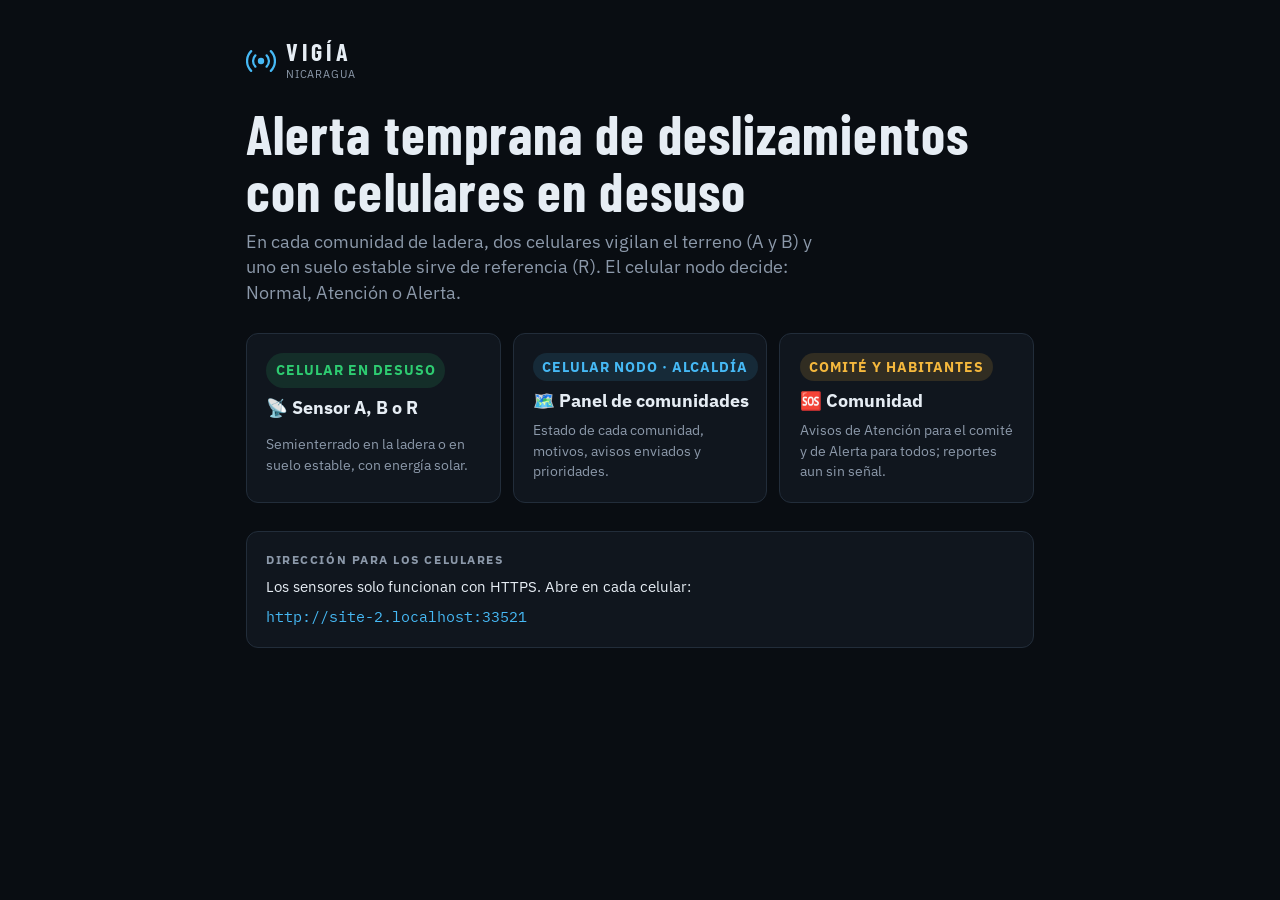
==== commit 1886509d: "Alinear el sistema con el reporte: comunidad A, B y R para deslizamientos - Comunidades de ladera co" ====
--- a/static/index.html
+++ b/static/index.html
@@ -16,14 +16,14 @@
         <svg class="logo" viewBox="0 0 32 32" aria-hidden="true"><circle cx="16" cy="16" r="3.4" fill="currentColor"/><path d="M10 10a8.5 8.5 0 0 0 0 12M22 10a8.5 8.5 0 0 1 0 12M5.5 5.5a14.8 14.8 0 0 0 0 21M26.5 5.5a14.8 14.8 0 0 1 0 21" fill="none" stroke="currentColor" stroke-width="2.4" stroke-linecap="round"/></svg>
         <div><b>VIGÍA</b><span>Nicaragua</span></div>
       </div>
-      <h1 style="margin-top:1.4rem">Celulares olvidados que vigilan tu comunidad</h1>
-      <p class="lema">Sensores hechos con celulares en desuso y un centro de coordinación que ayuda a decidir a quién atender primero después de un desastre.</p>
+      <h1 style="margin-top:1.4rem">Alerta temprana de deslizamientos con celulares en desuso</h1>
+      <p class="lema">En cada comunidad de ladera, dos celulares vigilan el terreno (A y B) y uno en suelo estable sirve de referencia (R). El celular nodo decide: Normal, Atención o Alerta.</p>
     </header>
 
     <div class="apps">
-      <a class="app-tarjeta" href="/panel"><span class="etq info">COMUPRED · COE</span><b>🗺️ Centro de coordinación</b><span>Mapa, prioridades explicadas y asignación de recursos.</span></a>
-      <a class="app-tarjeta" href="/nodo"><span class="etq ok">Celular en desuso</span><b>📡 Nodo sensor</b><span>Se fija en una estructura, una ladera o un río y vigila día y noche.</span></a>
-      <a class="app-tarjeta" href="/comunidad"><span class="etq warn">Vecinos y brigadas</span><b>🆘 Comunidad</b><span>Reportar emergencias aun sin señal y recibir alertas con cuenta regresiva.</span></a>
+      <a class="app-tarjeta" href="/nodo"><span class="etq ok">Celular en desuso</span><b>📡 Sensor A, B o R</b><span>Semienterrado en la ladera o en suelo estable, con energía solar.</span></a>
+      <a class="app-tarjeta" href="/panel"><span class="etq info">Celular nodo · alcaldía</span><b>🗺️ Panel de comunidades</b><span>Estado de cada comunidad, motivos, avisos enviados y prioridades.</span></a>
+      <a class="app-tarjeta" href="/comunidad"><span class="etq warn">Comité y habitantes</span><b>🆘 Comunidad</b><span>Avisos de Atención para el comité y de Alerta para todos; reportes aun sin señal.</span></a>
     </div>
 
     <section class="caja">
--- a/static/estilos.css
+++ b/static/estilos.css
@@ -171,6 +171,27 @@
 .en-camino { display: flex; flex-wrap: wrap; gap: .35rem; font-size: .78rem; color: var(--muted); align-items: center; }
 .vacio { color: var(--muted); padding: 1.2rem; text-align: center; border: 1px dashed var(--line-strong); border-radius: var(--r); list-style: none; }
 
+.comunidades { display: grid; gap: .6rem; }
+.com { background: var(--raised); border: 1px solid var(--line); border-radius: var(--r); padding: .85rem .9rem; display: grid; gap: .6rem; cursor: pointer; }
+.com.nivel-atencion { border-color: rgba(245, 184, 61, .55); }
+.com.nivel-alerta { border-color: rgba(255, 75, 75, .65); background: linear-gradient(180deg, rgba(255, 75, 75, .14), var(--raised) 70%); }
+.com-cab { display: flex; justify-content: space-between; align-items: flex-start; gap: .6rem; }
+.com-cab b { display: block; font-size: 1rem; }
+.com-cab small { color: var(--muted); font-size: .78rem; }
+.trio { display: grid; grid-template-columns: repeat(3, minmax(0, 1fr)); gap: .4rem; }
+.sensor-rol { background: var(--bg); border: 1px solid var(--line); border-radius: var(--r-sm); padding: .45rem .55rem; display: grid; gap: .1rem; font-size: .8rem; min-width: 0; }
+.sensor-rol .rol { font-family: var(--display); font-size: 1.35rem; font-weight: 700; line-height: 1; }
+.sensor-rol small { color: var(--faint); font-size: .7rem; white-space: nowrap; overflow: hidden; text-overflow: ellipsis; }
+.sensor-rol.ok .rol { color: var(--ok); }
+.sensor-rol.warn { border-color: rgba(245, 184, 61, .45); }
+.sensor-rol.warn .rol { color: var(--warn); }
+.sensor-rol.crit { border-color: rgba(255, 75, 75, .6); }
+.sensor-rol.crit .rol { color: var(--crit); }
+.sensor-rol.off { opacity: .6; }
+.com-aviso { font-size: .78rem; color: var(--ink-soft); }
+.comunidades .vacio { font-size: .85rem; }
+.etiqueta-rol { background: transparent; border: 0; box-shadow: none; color: #fff; font-weight: 700; font-family: var(--display); font-size: 14px; text-shadow: 0 0 3px #000, 0 0 3px #000; padding: 0; }
+.etiqueta-rol::before { display: none; }
 .recursos { display: grid; gap: .7rem; }
 .recurso { display: grid; grid-template-columns: 1.6rem minmax(0, 1fr) auto; gap: .3rem .6rem; align-items: center; font-size: .88rem; }
 .recurso-num { font-family: var(--mono); color: var(--muted); font-size: .82rem; }
@@ -354,6 +375,16 @@
 .registro { list-style: none; margin: 0; padding: 0; font-size: .82rem; color: var(--muted); display: grid; gap: .3rem; }
 .registro li { display: grid; grid-template-columns: auto 1fr; gap: .6rem; }
 .registro time { font-family: var(--mono); color: var(--faint); font-size: .74rem; padding-top: .1em; }
+.ampliacion summary { cursor: pointer; color: var(--muted); font-size: .85rem; font-weight: 600; padding: .3rem 0; }
+.ampliacion .modos { margin-top: .5rem; }
+.estado-nodo .quien { display: block; font-size: .7rem; letter-spacing: .12em; text-transform: uppercase; color: var(--ink-soft); margin-bottom: .2rem; }
+.propio { font-size: .88rem; color: var(--ink-soft); background: var(--surface); border: 1px solid var(--line); border-radius: var(--r-sm); padding: .6rem .8rem; }
+.prueba-angulo summary { cursor: pointer; list-style: none; }
+.prueba-angulo summary::-webkit-details-marker { display: none; }
+.prueba-angulo[open] summary { margin-bottom: .2rem; }
+.tabla-angulos { width: 100%; border-collapse: collapse; font-size: .85rem; font-family: var(--mono); }
+.tabla-angulos th { text-align: left; font-family: var(--font); font-size: .68rem; letter-spacing: .08em; text-transform: uppercase; color: var(--muted); padding: .3rem 0; border-bottom: 1px solid var(--line); }
+.tabla-angulos td { padding: .3rem 0; border-bottom: 1px solid var(--line); }
 .acciones-nodo { display: grid; grid-template-columns: repeat(3, minmax(0, 1fr)); gap: .5rem; }
 .acciones-nodo .btn { font-size: .85rem; padding: .75em .4em; }
 
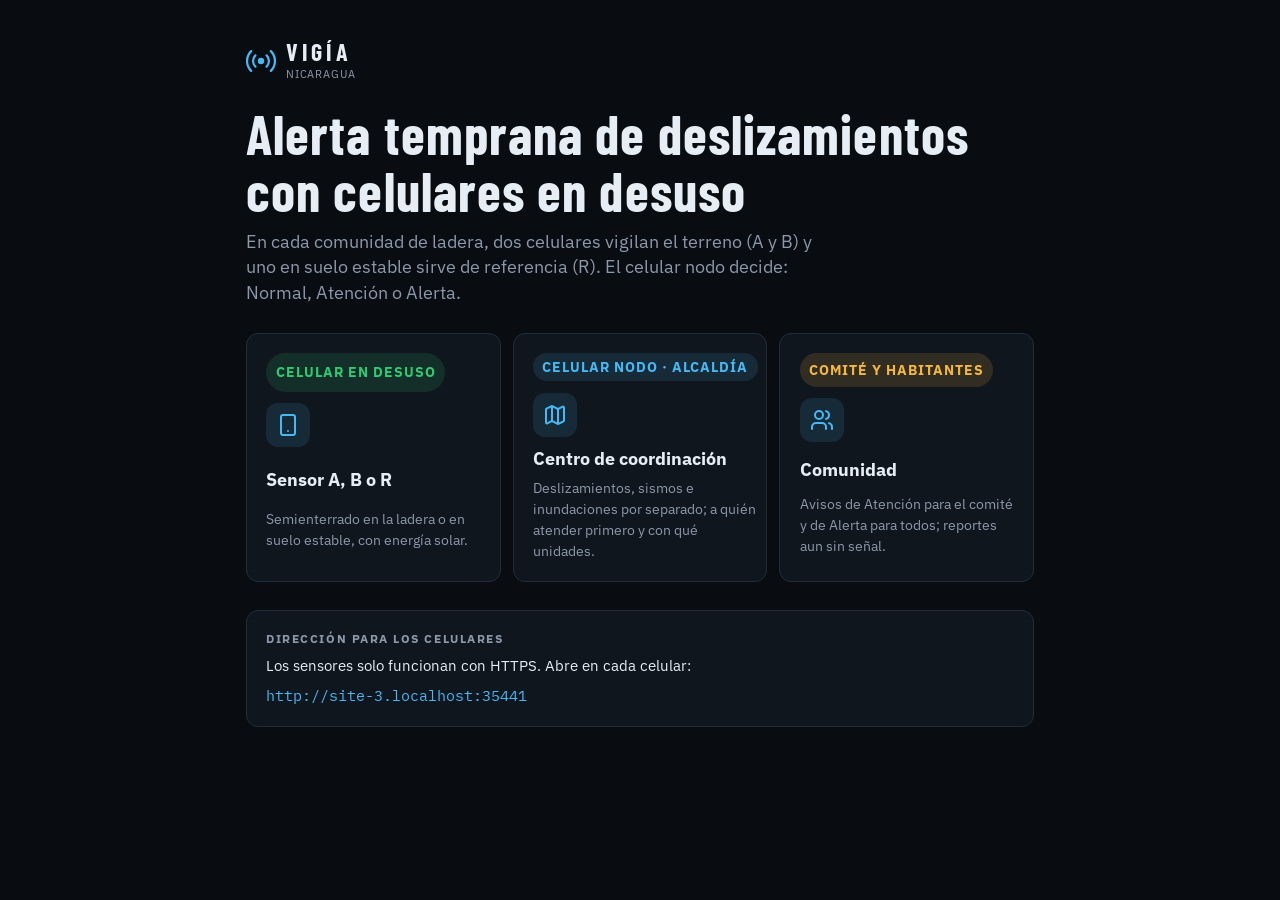
==== commit 8f71324e: "Separar el panel por desastre natural y cambiar los emojis por íconos Panel - Cuatro tarjetas arriba" ====
--- a/static/index.html
+++ b/static/index.html
@@ -21,9 +21,9 @@
     </header>
 
     <div class="apps">
-      <a class="app-tarjeta" href="/nodo"><span class="etq ok">Celular en desuso</span><b>📡 Sensor A, B o R</b><span>Semienterrado en la ladera o en suelo estable, con energía solar.</span></a>
-      <a class="app-tarjeta" href="/panel"><span class="etq info">Celular nodo · alcaldía</span><b>🗺️ Panel de comunidades</b><span>Estado de cada comunidad, motivos, avisos enviados y prioridades.</span></a>
-      <a class="app-tarjeta" href="/comunidad"><span class="etq warn">Comité y habitantes</span><b>🆘 Comunidad</b><span>Avisos de Atención para el comité y de Alerta para todos; reportes aun sin señal.</span></a>
+      <a class="app-tarjeta" href="/nodo"><span class="etq ok">Celular en desuso</span><span class="app-ico"><i data-icono="smartphone"></i></span><b>Sensor A, B o R</b><span>Semienterrado en la ladera o en suelo estable, con energía solar.</span></a>
+      <a class="app-tarjeta" href="/panel"><span class="etq info">Celular nodo · alcaldía</span><span class="app-ico"><i data-icono="map"></i></span><b>Centro de coordinación</b><span>Deslizamientos, sismos e inundaciones por separado; a quién atender primero y con qué unidades.</span></a>
+      <a class="app-tarjeta" href="/comunidad"><span class="etq warn">Comité y habitantes</span><span class="app-ico"><i data-icono="users"></i></span><b>Comunidad</b><span>Avisos de Atención para el comité y de Alerta para todos; reportes aun sin señal.</span></a>
     </div>
 
     <section class="caja">
@@ -32,6 +32,7 @@
       <code id="direccion"></code>
     </section>
   </main>
+  <script src="/static/iconos.js"></script>
   <script>
     document.getElementById('direccion').textContent = location.origin;
   </script>
--- a/static/estilos.css
+++ b/static/estilos.css
@@ -40,6 +40,9 @@
 :focus-visible { outline: 2px solid var(--accent); outline-offset: 2px; }
 [hidden] { display: none !important; }
 .mono { font-family: var(--mono); font-variant-numeric: tabular-nums; }
+.ico { width: 1.15em; height: 1.15em; flex: none; vertical-align: -.2em; }
+.con-ico { display: inline-flex; align-items: center; gap: .4em; }
+.con-ico.ok { color: var(--ok); }
 
 /* ---------- Componentes comunes ---------- */
 .btn { display: inline-flex; align-items: center; justify-content: center; gap: .45em; border: 1px solid var(--line-strong); background: var(--raised); color: var(--ink); border-radius: var(--r-sm); padding: .6em 1em; font-weight: 600; text-decoration: none; line-height: 1.2; transition: background .15s, border-color .15s, transform .1s; }
@@ -53,6 +56,8 @@
 .btn-ok { background: var(--ok-bg); border-color: transparent; color: var(--ok); }
 .btn-grande { width: 100%; padding: 1em; font-size: 1.05rem; border-radius: var(--r); }
 .btn-pequeno { padding: .38em .7em; font-size: .82rem; }
+.btn-sec { background: transparent; border-color: var(--line-strong); color: var(--ink-soft); }
+.btn-sec:hover { color: var(--ink); }
 .btn-texto { background: none; border: 0; color: var(--accent); font-weight: 600; padding: .4em 0; }
 
 .campo { display: grid; gap: .35em; font-size: .82rem; color: var(--muted); font-weight: 500; }
@@ -88,6 +93,8 @@
 .app-tarjeta { display: grid; gap: .4rem; background: var(--surface); border: 1px solid var(--line); border-radius: var(--r); padding: 1.2rem; color: inherit; text-decoration: none; transition: border-color .15s, background .15s; }
 .app-tarjeta:hover { border-color: var(--accent); background: var(--raised); }
 .app-tarjeta b { font-size: 1.1rem; }
+.app-tarjeta .app-ico { width: 44px; height: 44px; border-radius: 12px; display: grid; place-items: center; background: var(--accent-bg); color: var(--accent); margin: .3rem 0 .2rem; }
+.app-tarjeta .app-ico .ico { width: 24px; height: 24px; }
 .app-tarjeta span { color: var(--muted); font-size: .9rem; }
 .app-tarjeta .etq { justify-self: start; }
 .caja { background: var(--surface); border: 1px solid var(--line); border-radius: var(--r); padding: 1.2rem; display: grid; gap: .5rem; }
@@ -103,26 +110,52 @@
 .estado-general.crit { color: #fff; background: var(--crit); animation: pulso-fondo 1.2s infinite; }
 @keyframes pulso-fondo { 50% { background: #c62f2f; } }
 .barra-der { margin-left: auto; display: flex; align-items: center; gap: 1rem; }
-.reloj { font-size: .95rem; color: var(--muted); }
-.simulacion { position: absolute; right: 1rem; top: calc(100% + 8px); width: min(360px, calc(100vw - 2rem)); background: var(--raised); border: 1px solid var(--line-strong); border-radius: var(--r); padding: 1rem; display: grid; gap: .55rem; box-shadow: 0 20px 50px rgba(0, 0, 0, .55); }
+.reloj { font-size: .95rem; color: var(--muted); display: inline-flex; align-items: center; gap: .4em; }
+.simulacion { position: absolute; right: 1rem; top: calc(100% + 8px); width: min(400px, calc(100vw - 2rem)); max-height: calc(100dvh - 90px); overflow-y: auto; background: var(--raised); border: 1px solid var(--line-strong); border-radius: var(--r); padding: 1rem; display: grid; gap: .8rem; box-shadow: 0 20px 50px rgba(0, 0, 0, .55); }
 .simulacion p { font-size: .8rem; color: var(--muted); }
 .simulacion .btn { justify-content: flex-start; width: 100%; }
+.sim-grupo { display: grid; gap: .35rem; }
+.sim-tit { display: flex; align-items: center; gap: .45em; font-size: .7rem; letter-spacing: .12em; text-transform: uppercase; color: var(--muted); }
+.sim-tit .ico { color: var(--accent); }
+.sim-grupo .btn { display: grid; justify-items: start; text-align: left; gap: .1rem; font-size: .88rem; }
+.sim-grupo .btn small { font-weight: 400; font-size: .75rem; color: var(--muted); }
 .simulacion hr { border: 0; border-top: 1px solid var(--line); margin: .3rem 0; width: 100%; }
 
-.kpis { display: grid; grid-template-columns: repeat(5, minmax(0, 1fr)); border-bottom: 1px solid var(--line); background: var(--surface); }
-.kpi { padding: .7rem 1rem .75rem; border-right: 1px solid var(--line); display: grid; gap: .05rem; min-width: 0; }
-.kpi:last-child { border-right: 0; }
-.kpi-et { font-size: .68rem; text-transform: uppercase; letter-spacing: .1em; color: var(--muted); font-weight: 700; }
-.kpi b { font-family: var(--display); font-size: 2rem; font-weight: 600; line-height: 1.05; font-variant-numeric: tabular-nums; }
-.kpi small { font-size: .74rem; color: var(--faint); white-space: nowrap; overflow: hidden; text-overflow: ellipsis; }
-.kpi.crit b { color: var(--crit); }
-.kpi.warn b { color: var(--warn); }
-.kpi.ok b { color: var(--ok); }
+.amenazas { display: grid; grid-template-columns: repeat(4, minmax(0, 1fr)); gap: 1px; background: var(--line); border-bottom: 1px solid var(--line); }
+.amenaza { position: relative; display: grid; grid-template-columns: auto minmax(0, 1fr); gap: .85rem; align-items: center; text-align: left; padding: .75rem 1rem .8rem 1.1rem; background: var(--surface); border: 0; border-radius: 0; color: var(--ink); transition: background .15s; min-width: 0; }
+.amenaza:hover { background: var(--raised); }
+.amenaza::before { content: ""; position: absolute; left: 0; top: 0; bottom: 0; width: 4px; background: var(--line-strong); }
+.amenaza::after { content: ""; position: absolute; left: 0; right: 0; bottom: 0; height: 3px; background: transparent; }
+.amenaza[aria-selected="true"] { background: var(--raised); }
+.amenaza[aria-selected="true"]::after { background: var(--accent); }
+.amenaza-ico { width: 46px; height: 46px; border-radius: 12px; display: grid; place-items: center; background: var(--bg); border: 1px solid var(--line-strong); color: var(--muted); }
+.amenaza-ico .ico { width: 24px; height: 24px; }
+.amenaza-txt { display: grid; gap: .08rem; min-width: 0; }
+.amenaza-nom { font-size: .7rem; font-weight: 700; letter-spacing: .12em; text-transform: uppercase; color: var(--muted); white-space: nowrap; overflow: hidden; text-overflow: ellipsis; }
+.amenaza-nivel { font-family: var(--display); font-size: 1.6rem; font-weight: 700; letter-spacing: .03em; line-height: 1.05; }
+.amenaza-res { font-size: .78rem; color: var(--muted); white-space: nowrap; overflow: hidden; text-overflow: ellipsis; }
+.amenaza[data-nivel="ok"]::before { background: var(--ok); }
+.amenaza[data-nivel="ok"] .amenaza-nivel { color: var(--ok); }
+.amenaza[data-nivel="ok"] .amenaza-ico { color: var(--ok); border-color: rgba(46, 204, 113, .35); }
+.amenaza[data-nivel="warn"]::before { background: var(--warn); }
+.amenaza[data-nivel="warn"] .amenaza-nivel { color: var(--warn); }
+.amenaza[data-nivel="warn"] .amenaza-ico { color: var(--warn); background: var(--warn-bg); border-color: rgba(245, 184, 61, .5); }
+.amenaza[data-nivel="crit"]::before { background: var(--crit); }
+.amenaza[data-nivel="crit"] { background: linear-gradient(90deg, rgba(255, 75, 75, .16), var(--surface) 75%); }
+.amenaza[data-nivel="crit"][aria-selected="true"] { background: linear-gradient(90deg, rgba(255, 75, 75, .24), var(--raised) 75%); }
+.amenaza[data-nivel="crit"] .amenaza-nivel { color: var(--crit); }
+.amenaza[data-nivel="crit"] .amenaza-ico { color: #fff; background: var(--crit); border-color: var(--crit); animation: latido-amenaza 1.4s infinite; }
+.amenaza[data-nivel="off"] .amenaza-nivel { color: var(--faint); font-size: 1.3rem; }
+@keyframes latido-amenaza { 0%, 100% { box-shadow: 0 0 0 0 rgba(255, 75, 75, .55); } 50% { box-shadow: 0 0 0 7px rgba(255, 75, 75, 0); } }
 
 .sismo { background: linear-gradient(90deg, rgba(255, 75, 75, .26), rgba(255, 75, 75, .07)); border-bottom: 1px solid rgba(255, 75, 75, .5); padding: .7rem 1rem; display: grid; grid-template-columns: auto minmax(0, 1fr); gap: .5rem 1.2rem; align-items: center; }
-.sismo-titulo { display: grid; gap: .1rem; }
+.sismo-titulo { display: flex; align-items: center; gap: .7rem; }
+.sismo-titulo > .ico { width: 30px; height: 30px; color: #fff; }
+.sismo-titulo > div { display: grid; gap: .1rem; }
 .sismo-titulo b { font-family: var(--display); font-size: 1.5rem; letter-spacing: .06em; color: #fff; line-height: 1; }
 .sismo-titulo span { font-size: .78rem; color: #ffc9c9; }
+.sismo-tarjeta { border: 1px solid rgba(255, 75, 75, .5); border-radius: var(--r); grid-template-columns: 1fr; }
+.llegada .ico { color: var(--ok); }
 .sismo-datos { display: flex; flex-wrap: wrap; gap: .4rem 1.4rem; font-size: .85rem; color: var(--ink-soft); }
 .sismo-datos b { color: #fff; font-family: var(--mono); font-weight: 500; }
 .sismo-datos .error-real b { color: var(--warn); }
@@ -137,6 +170,16 @@
 .leyenda { position: absolute; left: 12px; bottom: 26px; z-index: 500; background: rgba(16, 22, 30, .93); border: 1px solid var(--line); border-radius: var(--r); padding: .65rem .8rem; font-size: .75rem; display: grid; gap: .3rem; color: var(--ink-soft); max-width: calc(100% - 24px); }
 .leyenda b { font-size: .66rem; letter-spacing: .1em; text-transform: uppercase; color: var(--muted); }
 .leyenda span { display: flex; align-items: center; gap: .5em; }
+#leyenda-contenido { display: grid; gap: .3rem; }
+.leyenda .ver-todo { font-size: .78rem; padding-bottom: .4rem; margin-bottom: .1rem; border-bottom: 1px solid var(--line); }
+.mini-reporte { width: 20px; height: 20px; border-radius: 6px; border: 2px solid var(--warn); background: var(--raised); display: inline-grid; place-items: center; color: var(--warn); flex: none; }
+.mini-reporte .ico { width: 12px; height: 12px; }
+.mini-reporte.grave { border-color: var(--crit); color: var(--crit); }
+.aro { width: 13px; height: 13px; border-radius: 50%; border: 2px solid var(--ok); background: rgba(46, 204, 113, .15); display: inline-block; flex: none; }
+.aro.amb { border-color: var(--warn); background: var(--warn-bg); border-style: dashed; }
+.aro.crit { border-color: var(--crit); background: var(--crit-bg); border-style: solid; }
+.aro.naranja { border-color: #ff8a3d; background: rgba(255, 138, 61, .15); }
+.leyenda .letra { font-family: var(--display); font-size: .85rem; letter-spacing: .15em; color: #fff; text-transform: none; }
 .punto { width: 11px; height: 11px; border-radius: 50%; display: inline-block; border: 2px solid #fff; flex: none; }
 .punto.real { border-color: var(--accent); width: 13px; height: 13px; }
 .linea-p, .linea-s { width: 18px; height: 0; display: inline-block; flex: none; }
@@ -147,6 +190,30 @@
 .bloque { padding: 1rem; border-bottom: 1px solid var(--line); display: grid; gap: .8rem; }
 .bloque-cab { display: flex; align-items: baseline; justify-content: space-between; gap: .5rem; }
 .nota { font-size: .74rem; color: var(--faint); }
+.vista-cab { padding: 1rem 1rem .95rem; border-bottom: 1px solid var(--line); display: grid; gap: .4rem; background: linear-gradient(180deg, var(--raised), var(--surface)); }
+.vista-cab h2 { display: flex; align-items: center; gap: .5rem; font-family: var(--display); font-size: 1.55rem; font-weight: 700; letter-spacing: .04em; line-height: 1; }
+.vista-cab h2 .ico { color: var(--accent); width: 22px; height: 22px; }
+.vista-cab p { font-size: .82rem; color: var(--muted); max-width: 52ch; }
+.bloque > .titulo-seccion { margin-bottom: -.2rem; }
+details.bloque > summary { cursor: pointer; list-style: none; }
+details.bloque > summary::-webkit-details-marker { display: none; }
+.filas { list-style: none; margin: 0; padding: 0; display: grid; gap: .45rem; }
+.fila { display: flex; gap: .65rem; align-items: center; padding: .55rem .65rem; background: var(--raised); border: 1px solid var(--line); border-radius: var(--r-sm); cursor: pointer; transition: border-color .15s; }
+.fila:hover { border-color: var(--line-strong); }
+.fila-ico { flex: none; width: 2.2rem; height: 2.2rem; border-radius: 8px; display: grid; place-items: center; background: var(--bg); color: var(--muted); }
+.fila-ico .ico { width: 18px; height: 18px; }
+.fila-txt { flex: 1; min-width: 0; display: grid; gap: .05rem; }
+.fila-txt b { font-size: .9rem; font-weight: 600; white-space: nowrap; overflow: hidden; text-overflow: ellipsis; }
+.fila-txt small { font-size: .76rem; color: var(--muted); white-space: nowrap; overflow: hidden; text-overflow: ellipsis; }
+.fila-dato { font-size: .85rem; color: var(--ink-soft); white-space: nowrap; text-align: right; display: grid; justify-items: end; line-height: 1.2; }
+.fila-dato small { color: var(--warn); font-size: .72rem; }
+.fila-accion { padding: .4em .45em; }
+.fila.ok .fila-ico { color: var(--ok); }
+.fila.warn { border-color: rgba(245, 184, 61, .4); }
+.fila.warn .fila-ico { color: var(--warn); background: var(--warn-bg); }
+.fila.crit { border-color: rgba(255, 75, 75, .55); background: linear-gradient(90deg, rgba(255, 75, 75, .12), var(--raised) 60%); }
+.fila.crit .fila-ico { color: var(--crit); background: var(--crit-bg); }
+.fila.off, .fila.atendida { opacity: .6; }
 
 .ranking { list-style: none; margin: 0; padding: 0; display: grid; gap: .6rem; }
 .zona { background: var(--raised); border: 1px solid var(--line); border-radius: var(--r); padding: .85rem .9rem; display: grid; gap: .6rem; }
@@ -167,7 +234,8 @@
 .mas-razones summary::-webkit-details-marker { display: none; }
 .mas-razones .razones { margin-top: .3rem; }
 .acciones-zona { display: flex; flex-wrap: wrap; gap: .4rem; }
-.acciones-zona .btn small { font-weight: 500; opacity: .8; }
+.acciones-zona .btn small { font-weight: 500; opacity: .75; margin-left: .15em; }
+.acciones-zona .btn small::before { content: "· "; }
 .en-camino { display: flex; flex-wrap: wrap; gap: .35rem; font-size: .78rem; color: var(--muted); align-items: center; }
 .vacio { color: var(--muted); padding: 1.2rem; text-align: center; border: 1px dashed var(--line-strong); border-radius: var(--r); list-style: none; }
 
@@ -181,19 +249,40 @@
 .trio { display: grid; grid-template-columns: repeat(3, minmax(0, 1fr)); gap: .4rem; }
 .sensor-rol { background: var(--bg); border: 1px solid var(--line); border-radius: var(--r-sm); padding: .45rem .55rem; display: grid; gap: .1rem; font-size: .8rem; min-width: 0; }
 .sensor-rol .rol { font-family: var(--display); font-size: 1.35rem; font-weight: 700; line-height: 1; }
-.sensor-rol small { color: var(--faint); font-size: .7rem; white-space: nowrap; overflow: hidden; text-overflow: ellipsis; }
+.sensor-rol small { color: var(--faint); font-size: .7rem; line-height: 1.3; }
 .sensor-rol.ok .rol { color: var(--ok); }
 .sensor-rol.warn { border-color: rgba(245, 184, 61, .45); }
 .sensor-rol.warn .rol { color: var(--warn); }
 .sensor-rol.crit { border-color: rgba(255, 75, 75, .6); }
 .sensor-rol.crit .rol { color: var(--crit); }
 .sensor-rol.off { opacity: .6; }
-.com-aviso { font-size: .78rem; color: var(--ink-soft); }
+.com-aviso { font-size: .78rem; color: var(--ink-soft); display: flex; gap: .45rem; align-items: flex-start; }
+.com-aviso .ico { color: var(--accent); margin-top: .1em; }
+.com-aviso.ok .ico { color: var(--ok); }
+.comite { display: grid; gap: .45rem; background: var(--warn-bg); border: 1px solid rgba(245, 184, 61, .4); border-radius: var(--r-sm); padding: .6rem .7rem; }
+.comite p { display: flex; gap: .45rem; align-items: center; font-size: .82rem; font-weight: 600; color: var(--warn); }
+.sensor-rol .pila { color: var(--warn); display: inline-flex; align-items: center; gap: .25em; }
+.tendencia { margin: 0; background: var(--bg); border: 1px solid var(--line); border-radius: var(--r-sm); padding: .4rem .5rem .3rem; }
+.tendencia svg { display: block; width: 100%; height: auto; }
+.tend-a, .tend-b, .tend-r { fill: none; stroke-width: 2; stroke-linejoin: round; }
+.tend-a { stroke: var(--accent); }
+.tend-b { stroke: #c9a6ff; }
+.tend-r { stroke: var(--muted); stroke-dasharray: 4 3; }
+.tend-umbral { stroke: var(--crit); stroke-width: 1; stroke-dasharray: 2 4; opacity: .7; }
+.tend-texto { fill: var(--muted); font-size: 9px; font-family: var(--font); }
+.tendencia figcaption { display: flex; gap: .7rem; flex-wrap: wrap; font-size: .68rem; color: var(--faint); margin-top: .2rem; }
+.tendencia figcaption span::before { content: ""; display: inline-block; width: 10px; height: 2px; margin-right: 4px; vertical-align: middle; }
+.ley-a::before { background: var(--accent); }
+.ley-b::before { background: #c9a6ff; }
+.ley-r::before { background: var(--muted); }
+.tendencia figcaption span:last-child::before { display: none; }
 .comunidades .vacio { font-size: .85rem; }
 .etiqueta-rol { background: transparent; border: 0; box-shadow: none; color: #fff; font-weight: 700; font-family: var(--display); font-size: 14px; text-shadow: 0 0 3px #000, 0 0 3px #000; padding: 0; }
 .etiqueta-rol::before { display: none; }
 .recursos { display: grid; gap: .7rem; }
 .recurso { display: grid; grid-template-columns: 1.6rem minmax(0, 1fr) auto; gap: .3rem .6rem; align-items: center; font-size: .88rem; }
+.recurso-ico { color: var(--muted); display: grid; place-items: center; }
+.recurso-ico .ico { width: 18px; height: 18px; }
 .recurso-num { font-family: var(--mono); color: var(--muted); font-size: .82rem; }
 .recurso-barra { grid-column: 2 / 4; display: flex; gap: 3px; }
 .recurso-barra i { flex: 1; height: 5px; border-radius: 2px; background: var(--ok); }
@@ -205,7 +294,12 @@
 .bitacora-cont summary { cursor: pointer; list-style: none; }
 .bitacora-cont summary::-webkit-details-marker { display: none; }
 .bitacora { list-style: none; margin: 0; padding: 0; font-size: .8rem; display: grid; gap: .35rem; max-height: 320px; overflow-y: auto; }
-.bitacora li { color: var(--muted); display: grid; grid-template-columns: auto 1fr; gap: .6rem; }
+.bitacora li { color: var(--muted); display: grid; grid-template-columns: auto auto 1fr; gap: .5rem; align-items: start; }
+.bitacora .b-ico { display: grid; place-items: center; padding-top: .1em; color: var(--faint); }
+.bitacora .b-ico .ico { width: 14px; height: 14px; }
+.bitacora li.rojo .b-ico { color: var(--crit); }
+.bitacora li.amarillo .b-ico { color: var(--warn); }
+.bitacora li.sin-actividad { display: block; color: var(--faint); }
 .bitacora li.rojo { color: #ff9b9b; }
 .bitacora li.amarillo { color: #ffd98a; }
 .bitacora time { color: var(--faint); font-family: var(--mono); font-size: .72rem; padding-top: .1em; }
@@ -228,7 +322,9 @@
 .popup img { max-width: 230px; border-radius: 6px; display: block; }
 .popup small { color: var(--faint); }
 .marcador-reporte { width: 30px; height: 30px; border-radius: 9px; background: var(--raised); border: 2px solid var(--warn); display: grid; place-items: center; font-size: 15px; box-shadow: 0 3px 8px rgba(0, 0, 0, .55); }
-.marcador-reporte.grave { border-color: var(--crit); }
+.marcador-reporte { color: var(--warn); }
+.marcador-reporte .ico { width: 16px; height: 16px; }
+.marcador-reporte.grave { border-color: var(--crit); color: var(--crit); }
 .marcador-reporte.atendido { opacity: .35; border-color: var(--off); }
 .teselas-oscuras { filter: invert(1) hue-rotate(180deg) brightness(.82) contrast(.92) saturate(.55); }
 .epicentro { position: relative; display: block; width: 36px; height: 36px; }
@@ -236,19 +332,22 @@
 .epicentro::after { content: ""; position: absolute; inset: 0; border-radius: 50%; border: 2px solid var(--crit); animation: onda-epicentro 1.4s ease-out infinite; }
 @keyframes onda-epicentro { from { transform: scale(.35); opacity: 1; } to { transform: scale(1.4); opacity: 0; } }
 @keyframes pulso { 50% { transform: scale(1.12); } }
-.epicentro-real { display: block; text-align: center; font-size: 22px; font-weight: 900; color: var(--warn); text-shadow: 0 0 3px #000, 0 0 6px #000; }
+.epicentro-real { display: grid; place-items: center; color: var(--warn); filter: drop-shadow(0 0 2px #000) drop-shadow(0 0 4px #000); }
+.epicentro-real .ico { width: 24px; height: 24px; stroke-width: 3.5; }
 
 @media (max-width: 1150px) {
   .cuerpo { grid-template-columns: minmax(0, 1fr) 360px; }
-  .kpi b { font-size: 1.6rem; }
+  .amenaza { grid-template-columns: minmax(0, 1fr); gap: .45rem; padding: .7rem .8rem .75rem 1rem; }
+  .amenaza-ico { width: 34px; height: 34px; border-radius: 10px; }
+  .amenaza-ico .ico { width: 19px; height: 19px; }
 }
 @media (max-width: 860px) {
   .panel { height: auto; overflow: visible; }
   .barra-der .reloj { display: none; }
-  .kpis { grid-template-columns: repeat(2, minmax(0, 1fr)); }
-  .kpi { border-bottom: 1px solid var(--line); }
-  .kpi:nth-child(2n) { border-right: 0; }
-  .kpi:last-child { grid-column: 1 / -1; }
+  .amenazas { grid-template-columns: repeat(2, minmax(0, 1fr)); }
+  .amenaza { grid-template-columns: auto minmax(0, 1fr); gap: .6rem; padding: .6rem .7rem .65rem .9rem; }
+  .amenaza-nivel { font-size: 1.25rem; }
+  .amenaza-nom { font-size: .62rem; letter-spacing: .08em; }
   .cuerpo { grid-template-columns: 1fr; }
   .mapa-cont { height: 58vh; }
   .lateral { border-left: 0; overflow: visible; }
@@ -265,7 +364,9 @@
 .estado-alertas { display: grid; grid-template-columns: auto minmax(0, 1fr); gap: .3rem .9rem; align-items: center; border-radius: var(--r); padding: 1rem; border: 1px solid; }
 .estado-alertas.inactiva { background: var(--warn-bg); border-color: rgba(245, 184, 61, .45); }
 .estado-alertas.activa { background: var(--ok-bg); border-color: rgba(46, 204, 113, .4); }
-.estado-alertas .icono { font-size: 1.7rem; grid-row: span 2; }
+.estado-alertas .icono { font-size: 1.7rem; grid-row: span 2; display: grid; place-items: center; }
+.estado-alertas.inactiva .icono { color: var(--warn); }
+.estado-alertas.activa .icono { color: var(--ok); }
 .estado-alertas b { font-size: 1rem; }
 .estado-alertas p { font-size: .85rem; color: var(--ink-soft); }
 .estado-alertas .acciones { grid-column: 1 / -1; display: flex; gap: .6rem; align-items: center; flex-wrap: wrap; margin-top: .4rem; }
@@ -276,16 +377,17 @@
 .tipos { display: grid; grid-template-columns: 1fr 1fr; gap: .6rem; }
 .tipo { display: grid; justify-items: start; gap: .55rem; text-align: left; padding: .9rem; border-radius: var(--r); background: var(--surface); border: 1px solid var(--line); color: var(--ink); min-height: 96px; transition: border-color .15s, background .15s; }
 .tipo:hover { background: var(--raised); border-color: var(--line-strong); }
-.tipo-ico { width: 40px; height: 40px; border-radius: 10px; display: grid; place-items: center; font-size: 1.35rem; background: var(--raised); }
+.tipo-ico { width: 40px; height: 40px; border-radius: 10px; display: grid; place-items: center; font-size: 1.35rem; background: var(--raised); color: var(--accent); }
 .tipo-nom { font-weight: 600; font-size: .95rem; line-height: 1.2; }
 .tipo.grave { border-color: rgba(255, 75, 75, .45); }
-.tipo.grave .tipo-ico { background: var(--crit-bg); }
+.tipo.grave .tipo-ico { background: var(--crit-bg); color: var(--crit); }
 .tipo-atrapados { grid-column: 1 / -1; grid-template-columns: auto 1fr; align-items: center; min-height: 0; background: linear-gradient(90deg, rgba(255, 75, 75, .18), var(--surface)); }
 .tipo-atrapados .tipo-nom { font-size: 1.1rem; }
 
 .hoja { background: var(--surface); border: 1px solid var(--line-strong); border-radius: var(--r); padding: 1.1rem; display: grid; gap: 1rem; }
 .hoja-cab { display: flex; align-items: center; justify-content: space-between; gap: .6rem; }
-.hoja-cab h2 { font-size: 1.2rem; }
+.hoja-cab h2 { font-size: 1.2rem; display: flex; align-items: center; gap: .45rem; }
+.hoja-cab h2 .ico { color: var(--accent); }
 .contador { display: grid; grid-template-columns: 56px 1fr 56px; align-items: center; background: var(--bg); border: 1px solid var(--line-strong); border-radius: var(--r); overflow: hidden; }
 .contador button { height: 56px; border: 0; background: var(--raised); font-size: 1.6rem; color: var(--ink); }
 .contador output { text-align: center; font-family: var(--display); font-size: 2.1rem; font-weight: 600; font-variant-numeric: tabular-nums; }
@@ -311,6 +413,17 @@
 .ajustes .contenido { padding: 0 1rem 1rem; display: grid; gap: .8rem; }
 .ayuda { font-size: .8rem; color: var(--faint); }
 
+.mi-comunidad { border-radius: var(--r); padding: 1rem 1.1rem; display: grid; gap: .45rem; border: 1px solid var(--line); background: var(--surface); }
+.mi-comunidad.ok { border-color: rgba(46, 204, 113, .45); }
+.mi-comunidad.warn { border-color: rgba(245, 184, 61, .6); background: linear-gradient(180deg, var(--warn-bg), var(--surface)); }
+.mi-comunidad.crit { border-color: var(--crit); background: linear-gradient(180deg, rgba(255, 75, 75, .25), var(--surface)); }
+.mi-comunidad.off { opacity: .75; }
+.mc-cab { display: flex; justify-content: space-between; align-items: center; gap: .6rem; }
+.mc-nombre { font-size: .78rem; letter-spacing: .1em; text-transform: uppercase; color: var(--muted); font-weight: 700; }
+.mc-titulo { font-family: var(--display); font-size: 1.7rem; line-height: 1.05; }
+.mc-texto { font-size: .92rem; color: var(--ink-soft); }
+.mc-comite { display: grid; gap: .5rem; margin-top: .3rem; }
+.alerta-zona.ok { background: var(--ok-bg); border-color: rgba(46, 204, 113, .45); }
 .alertas-zona { display: grid; gap: .5rem; }
 .alerta-zona { display: grid; gap: .2rem; padding: .85rem 1rem; border-radius: var(--r); background: var(--warn-bg); border: 1px solid rgba(245, 184, 61, .4); cursor: pointer; font-size: .9rem; }
 .alerta-zona.rojo { background: var(--crit-bg); border-color: rgba(255, 75, 75, .55); }
@@ -332,7 +445,7 @@
 .alerta > * { max-width: 100%; }
 .alerta-texto { font-size: 1.05rem; width: min(26em, 100%); color: #ffd6d6; }
 .consejos { display: flex; gap: .6rem; flex-wrap: wrap; justify-content: center; }
-.consejos span { background: rgba(0, 0, 0, .3); border: 1px solid rgba(255, 255, 255, .15); padding: .5em .9em; border-radius: 99px; font-weight: 600; }
+.consejos span { display: inline-flex; align-items: center; gap: .4em; background: rgba(0, 0, 0, .3); border: 1px solid rgba(255, 255, 255, .15); padding: .5em .9em; border-radius: 99px; font-weight: 600; }
 .alerta .btn { background: #fff; color: #5c0b0b; border-color: #fff; }
 .alerta .alerta-sonido { font-size: 1.1rem; padding: .9em 1.4em; animation: pulso 1s infinite; }
 
@@ -341,7 +454,7 @@
 .modos { display: grid; gap: .5rem; }
 .modo { position: relative; display: grid; grid-template-columns: auto minmax(0, 1fr); gap: .1rem .8rem; align-items: center; padding: .85rem .9rem; border-radius: var(--r); border: 1px solid var(--line-strong); background: var(--bg); cursor: pointer; }
 .modo input { position: absolute; opacity: 0; width: 1px; height: 1px; }
-.modo .ico { grid-row: span 2; font-size: 1.6rem; width: 44px; height: 44px; border-radius: 10px; display: grid; place-items: center; background: var(--raised); }
+.modo .ico-caja { grid-row: span 2; font-size: 1.4rem; color: var(--accent); width: 44px; height: 44px; border-radius: 10px; display: grid; place-items: center; background: var(--raised); }
 .modo b { font-size: 1rem; }
 .modo small { color: var(--muted); font-size: .82rem; }
 .modo:has(input:checked) { border-color: var(--accent); background: var(--accent-bg); }
@@ -385,7 +498,26 @@
 .tabla-angulos { width: 100%; border-collapse: collapse; font-size: .85rem; font-family: var(--mono); }
 .tabla-angulos th { text-align: left; font-family: var(--font); font-size: .68rem; letter-spacing: .08em; text-transform: uppercase; color: var(--muted); padding: .3rem 0; border-bottom: 1px solid var(--line); }
 .tabla-angulos td { padding: .3rem 0; border-bottom: 1px solid var(--line); }
-.acciones-nodo { display: grid; grid-template-columns: repeat(3, minmax(0, 1fr)); gap: .5rem; }
+.acciones-nodo { display: grid; grid-template-columns: repeat(2, minmax(0, 1fr)); gap: .5rem; }
+.monitor-cab { justify-content: flex-start; }
+.monitor-tit { min-width: 0; }
+.rol-grande { font-family: var(--display); font-weight: 700; font-size: 2.6rem; line-height: 1; color: var(--accent); min-width: 1.2em; text-align: center; }
+.rol-grande:empty { display: none; }
+.chequeo-caja summary { cursor: pointer; list-style: none; display: flex; justify-content: space-between; gap: .5rem; }
+.chequeo-caja summary::-webkit-details-marker { display: none; }
+.chequeo-resumen { text-transform: none; letter-spacing: 0; font-weight: 600; }
+.chequeo { list-style: none; margin: 0; padding: 0; display: grid; gap: .45rem; font-size: .9rem; }
+.chequeo li { display: grid; grid-template-columns: 1.4rem minmax(0, 1fr); gap: .5rem; align-items: start; }
+.chequeo li::before { font-weight: 700; text-align: center; }
+.chequeo li.ok::before { content: "✓"; color: var(--ok); }
+.chequeo li.mal::before { content: "!"; color: var(--warn); }
+.chequeo li small { display: block; color: var(--faint); font-size: .78rem; }
+.negro { position: fixed; inset: 0; z-index: 200; background: #000; color: #5d6a7b; display: flex; flex-direction: column; align-items: center; justify-content: center; gap: .8rem; cursor: pointer; }
+.negro-punto { width: 14px; height: 14px; border-radius: 50%; background: var(--ok); opacity: .5; }
+.negro-punto.amarillo { background: var(--warn); opacity: .8; }
+.negro-punto.rojo { background: var(--crit); opacity: 1; animation: latido-foco 1s infinite; }
+.negro-texto { font-family: var(--display); font-size: 1.3rem; letter-spacing: .1em; color: #6b7684; }
+.negro small { font-size: .75rem; color: #3a4452; }
 .acciones-nodo .btn { font-size: .85rem; padding: .75em .4em; }
 
 @media (prefers-reduced-motion: reduce) {
